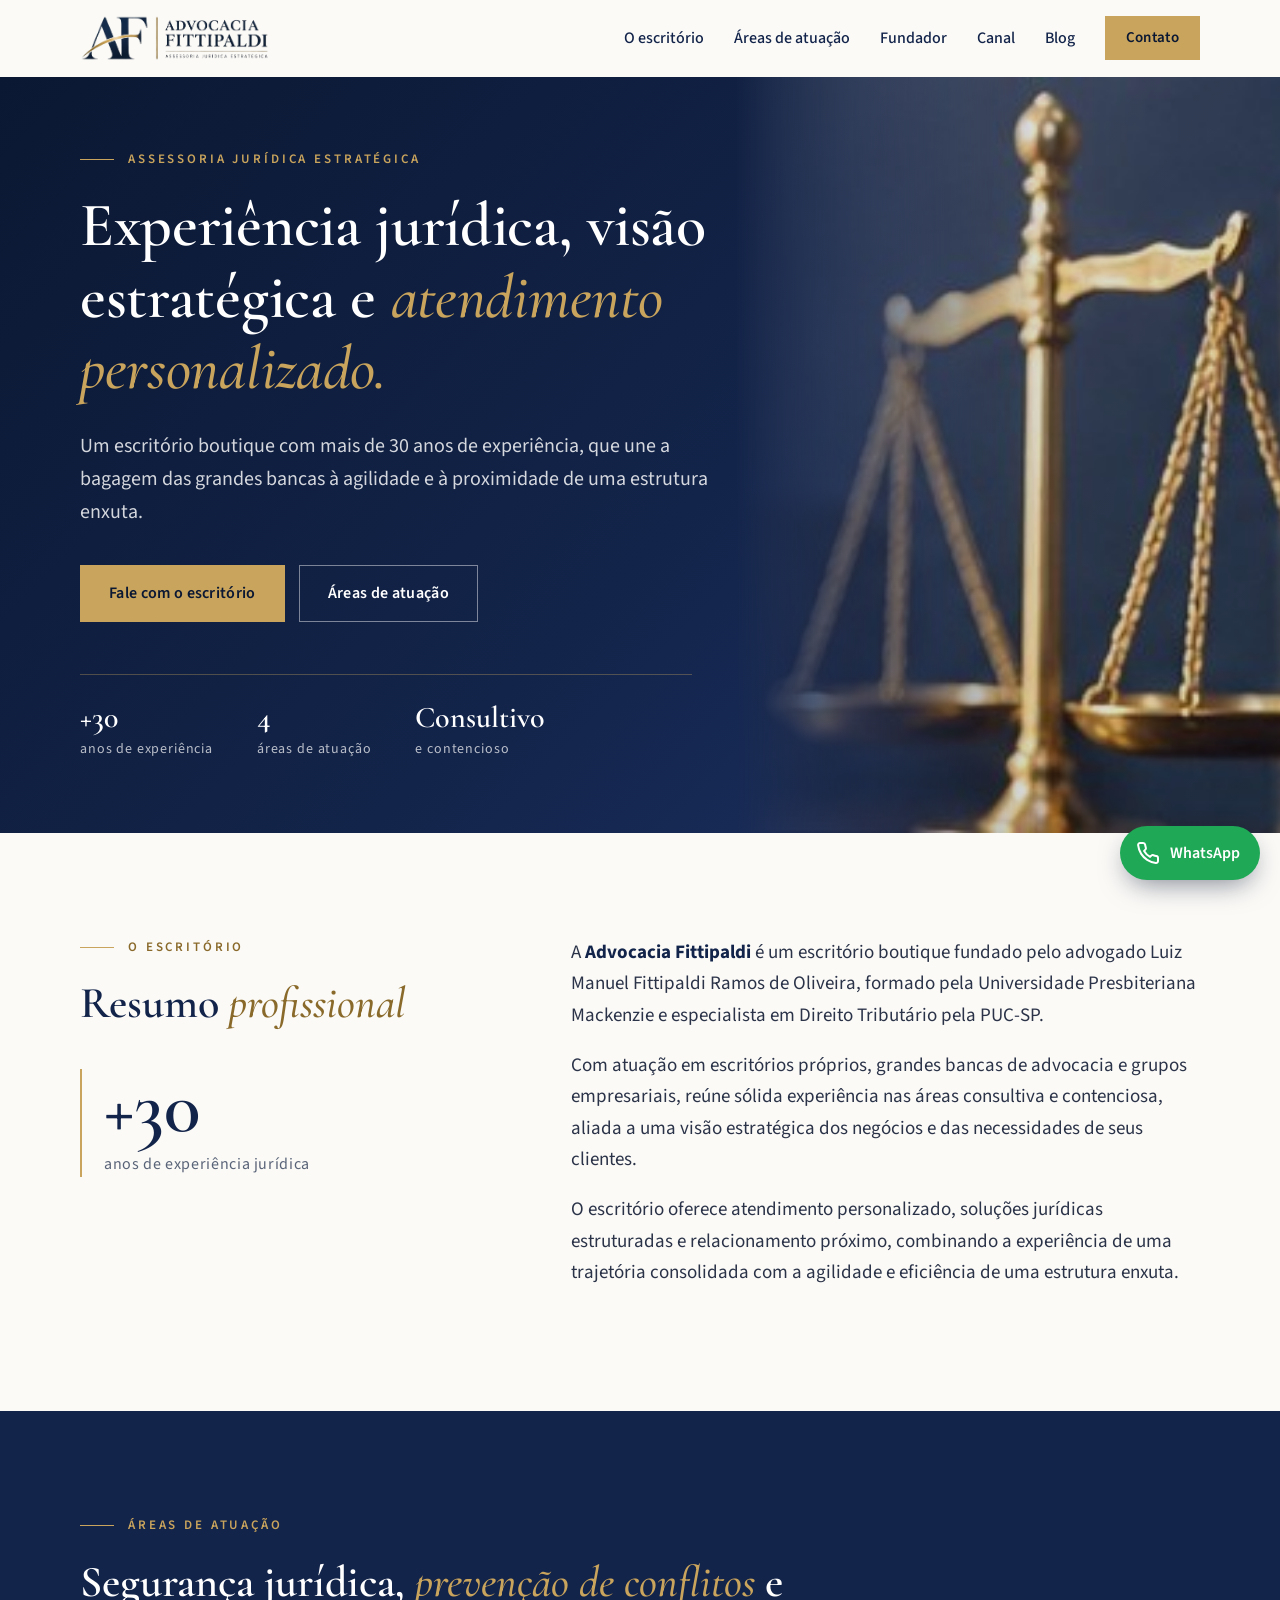
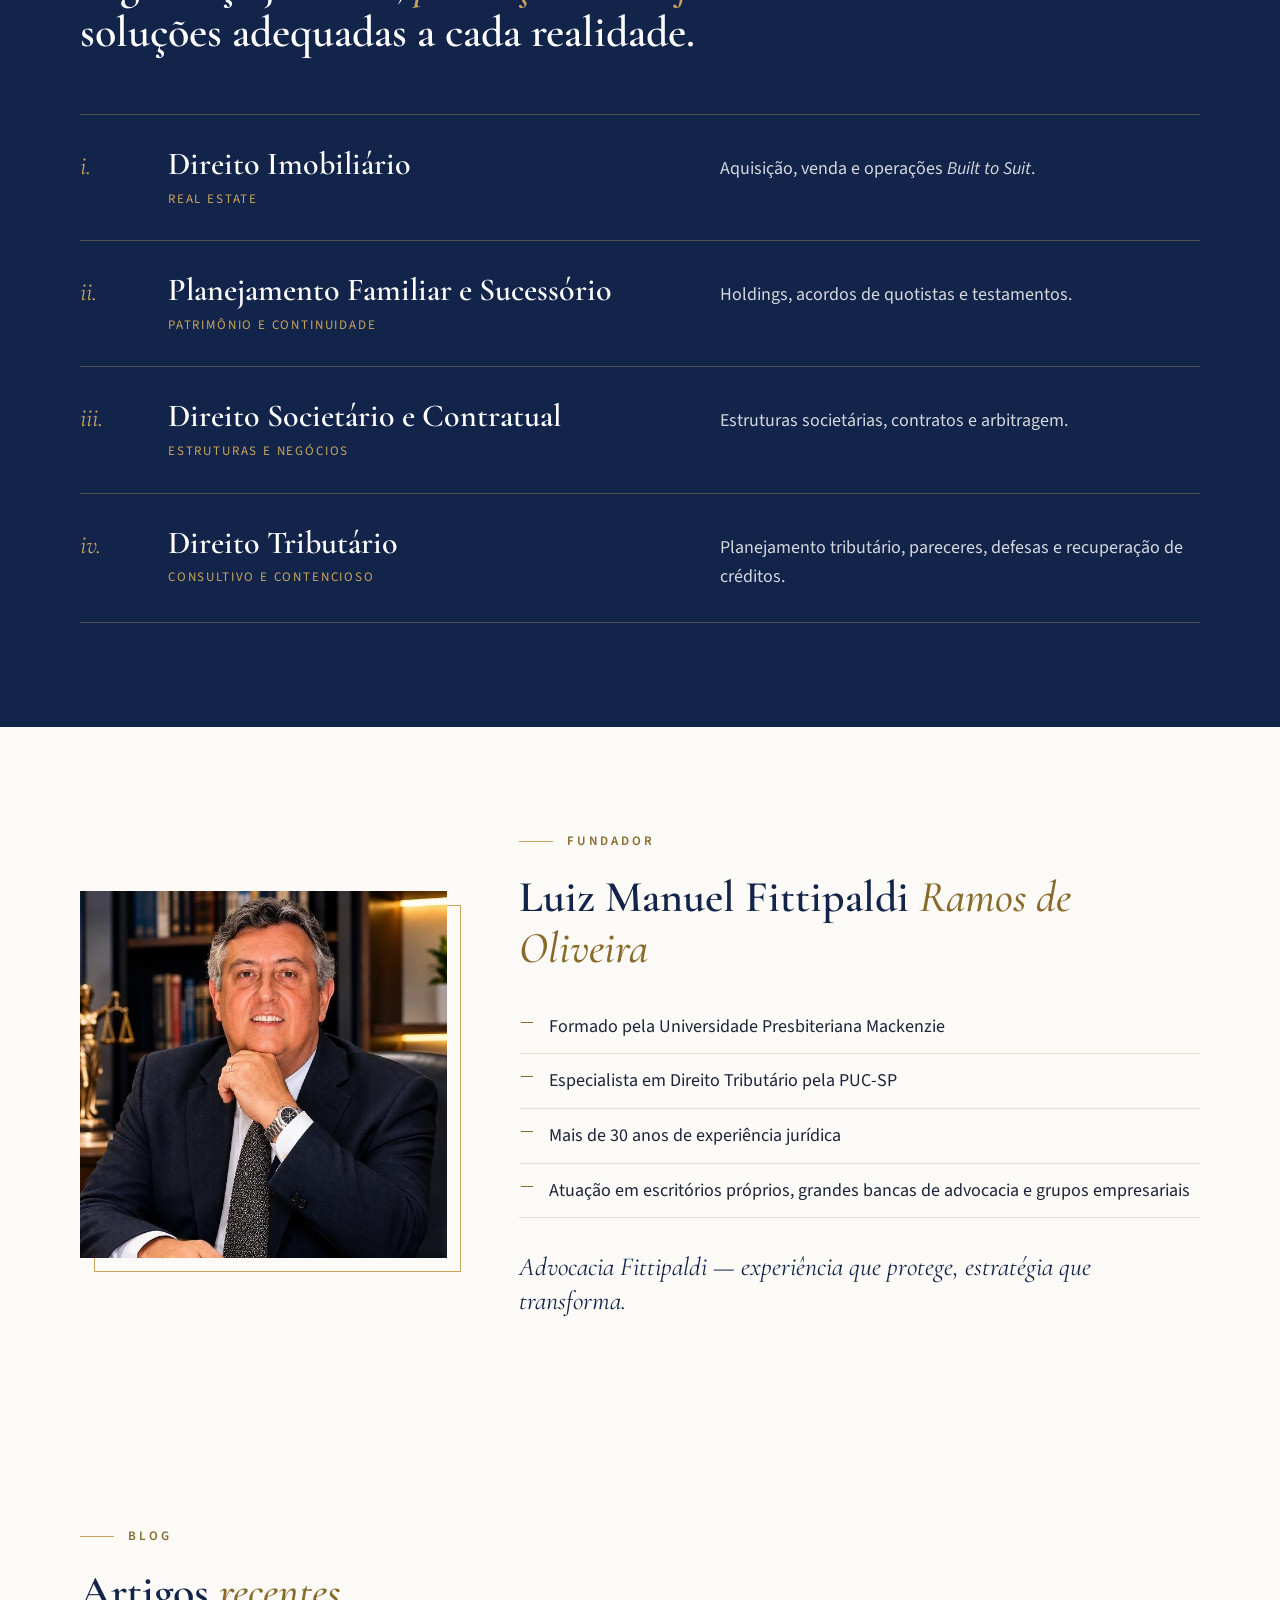
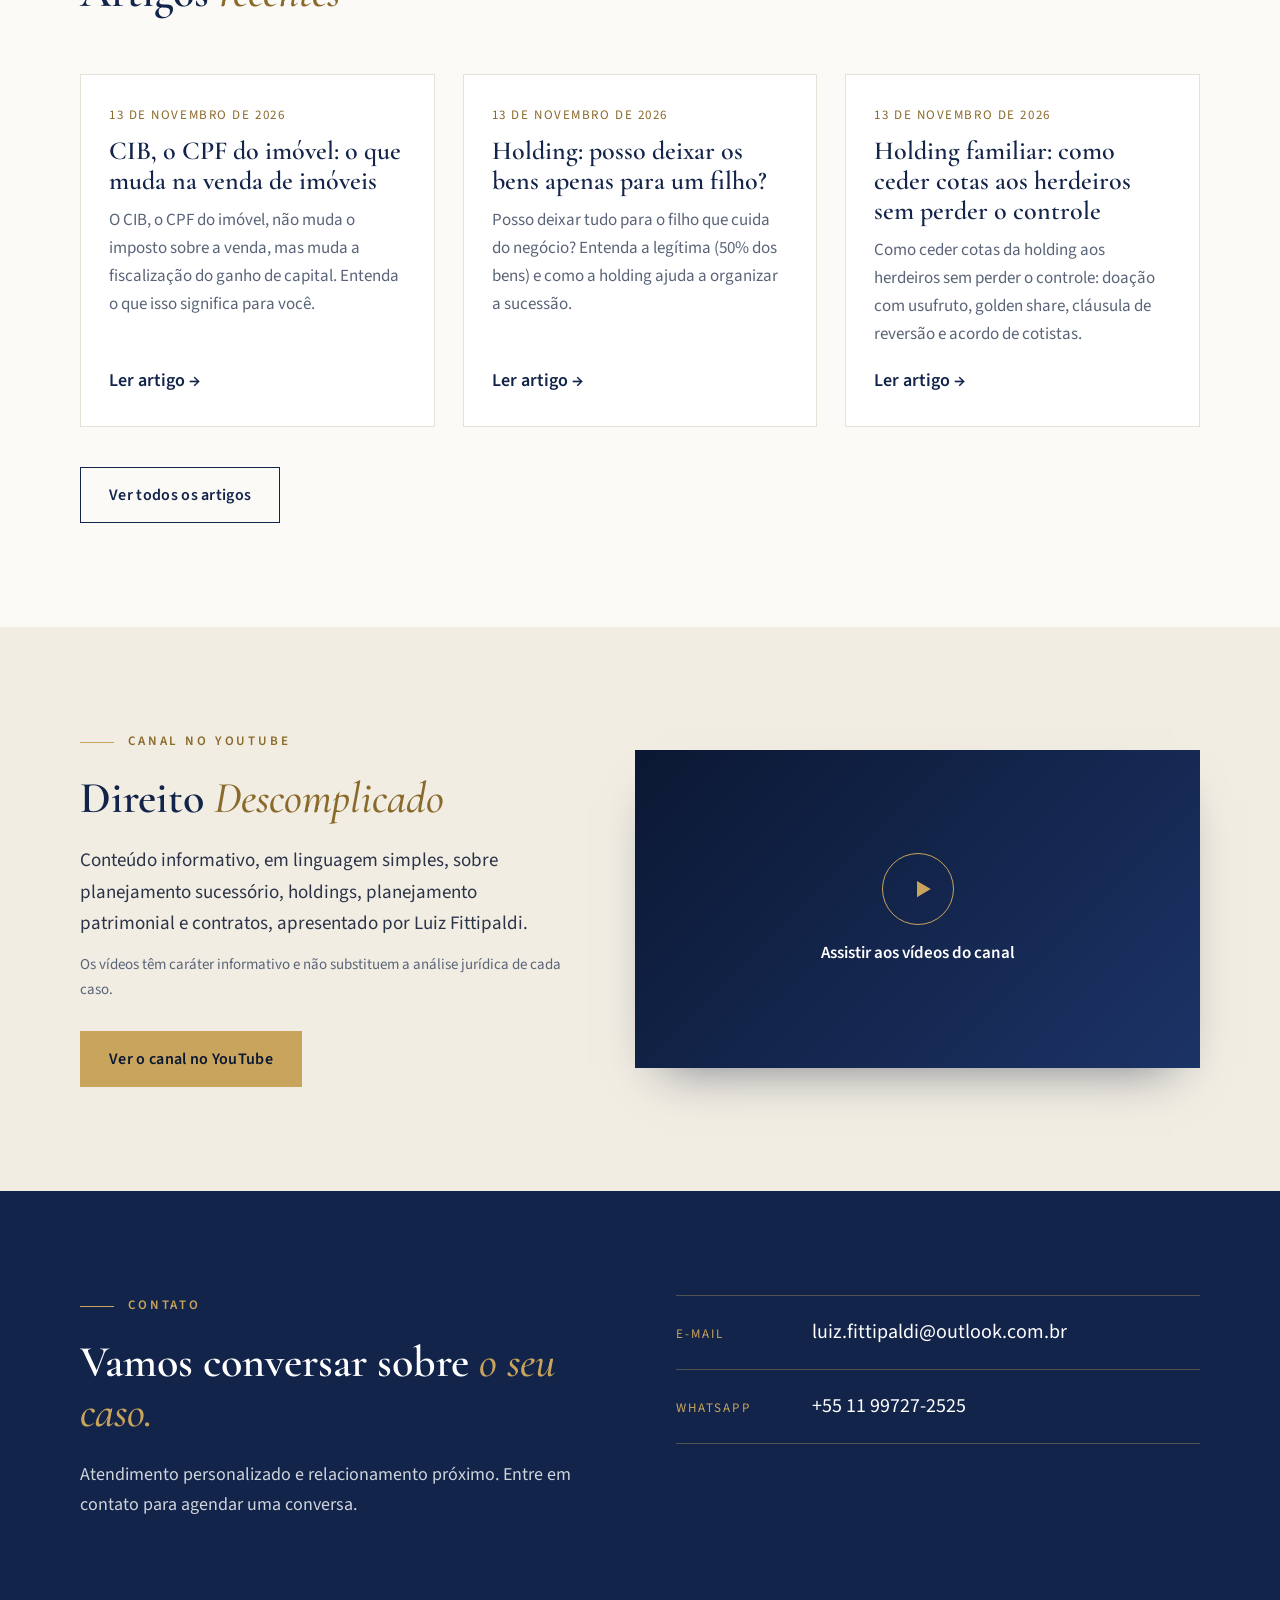
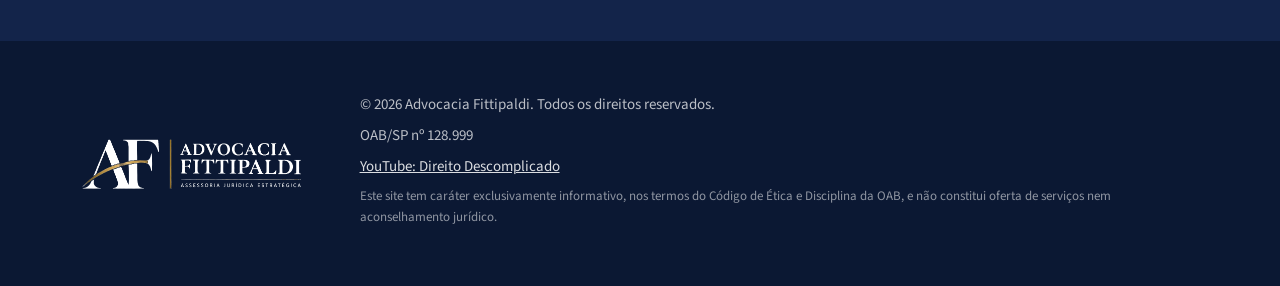
==== index.html @ bff2a457 "Blog: holding familiar, cessão de cotas e controle Co-Authored-By: Claude Sonnet 5.5 <noreply@anthro" ====
<!doctype html>
<html lang="pt-BR">
<head>
  <meta charset="utf-8">
  <meta name="viewport" content="width=device-width, initial-scale=1">
  <title>Advocacia Fittipaldi — Assessoria Jurídica Estratégica</title>
  <meta name="description" content="Escritório boutique com mais de 30 anos de experiência jurídica. Direito Imobiliário, Planejamento Familiar e Sucessório, Direito Societário e Contratual e Direito Tributário.">
  <meta name="theme-color" content="#13244a">

  <meta property="og:type" content="website">
  <meta property="og:locale" content="pt_BR">
  <meta property="og:title" content="Advocacia Fittipaldi — Assessoria Jurídica Estratégica">
  <meta property="og:description" content="Experiência jurídica, visão estratégica e atendimento personalizado.">
  <meta property="og:image" content="assets/og.jpg">
  <meta name="twitter:card" content="summary_large_image">

  <link rel="icon" href="favicon.ico" sizes="48x48">
  <link rel="icon" type="image/png" href="assets/favicon-512.png">
  <link rel="apple-touch-icon" href="assets/apple-touch-icon.png">

  <link rel="preconnect" href="https://fonts.googleapis.com">
  <link rel="preconnect" href="https://fonts.gstatic.com" crossorigin>
  <link href="https://fonts.googleapis.com/css2?family=Cormorant+Garamond:wght@500;600;700&family=Source+Sans+3:wght@400;500;600&display=swap" rel="stylesheet">
  <link rel="stylesheet" href="assets/style.css?v=__VERSION__">

  <script type="application/ld+json">
  {
    "@context": "https://schema.org",
    "@type": "LegalService",
    "name": "Advocacia Fittipaldi",
    "slogan": "Assessoria Jurídica Estratégica",
    "founder": { "@type": "Person", "name": "Luiz Manuel Fittipaldi Ramos de Oliveira" },
    "areaServed": "BR",
    "knowsAbout": ["Direito Imobiliário", "Planejamento Familiar e Sucessório", "Direito Societário e Contratual", "Direito Tributário"]
  }
  </script>
</head>
<body>
  <a class="skip" href="#conteudo">Ir para o conteúdo</a>

  <header class="site-header" id="topo">
    <div class="wrap header-in">
      <a class="brand" href="#topo" aria-label="Advocacia Fittipaldi — início">
        <img src="assets/logo.png" alt="Advocacia Fittipaldi — Assessoria Jurídica Estratégica" width="890" height="215">
      </a>
      <button class="nav-toggle" aria-expanded="false" aria-controls="menu" aria-label="Abrir menu">
        <span></span><span></span><span></span>
      </button>
      <nav id="menu" class="nav" aria-label="Principal">
        <a href="#sobre">O escritório</a>
        <a href="#areas">Áreas de atuação</a>
        <a href="#fundador">Fundador</a>
        <a href="#canal">Canal</a>
        <a href="blog/">Blog</a>
        <a href="#contato" class="btn btn-sm">Contato</a>
      </nav>
    </div>
  </header>

  <main id="conteudo">

    <!-- HERO -->
    <section class="hero">
      <div class="wrap hero-in">
        <div class="hero-text">
          <p class="eyebrow">Assessoria jurídica estratégica</p>
          <h1>Experiência jurídica, visão estratégica e <em>atendimento personalizado.</em></h1>
          <p class="lead">Um escritório boutique com mais de 30 anos de experiência, que une a bagagem das grandes bancas à agilidade e à proximidade de uma estrutura enxuta.</p>
          <div class="hero-cta">
            <a href="#contato" class="btn">Fale com o escritório</a>
            <a href="#areas" class="btn btn-ghost">Áreas de atuação</a>
          </div>
          <dl class="facts">
            <div><dt>+30</dt><dd>anos de experiência</dd></div>
            <div><dt>4</dt><dd>áreas de atuação</dd></div>
            <div><dt>Consultivo</dt><dd>e contencioso</dd></div>
          </dl>
        </div>
        <div class="hero-img" aria-hidden="true">
          <img src="assets/balanca.jpg" alt="" width="356" height="272">
        </div>
      </div>
    </section>

    <!-- SOBRE -->
    <section class="section" id="sobre">
      <div class="wrap about">
        <div class="about-head reveal">
          <p class="kicker">O escritório</p>
          <h2>Resumo <em>profissional</em></h2>
          <div class="stat">
            <span class="stat-n">+30</span>
            <span class="stat-l">anos de experiência jurídica</span>
          </div>
        </div>
        <div class="about-body reveal">
          <p>A <strong>Advocacia Fittipaldi</strong> é um escritório boutique fundado pelo advogado Luiz Manuel Fittipaldi Ramos de Oliveira, formado pela Universidade Presbiteriana Mackenzie e especialista em Direito Tributário pela PUC-SP.</p>
          <p>Com atuação em escritórios próprios, grandes bancas de advocacia e grupos empresariais, reúne sólida experiência nas áreas consultiva e contenciosa, aliada a uma visão estratégica dos negócios e das necessidades de seus clientes.</p>
          <p>O escritório oferece atendimento personalizado, soluções jurídicas estruturadas e relacionamento próximo, combinando a experiência de uma trajetória consolidada com a agilidade e eficiência de uma estrutura enxuta.</p>
        </div>
      </div>
    </section>

    <!-- ÁREAS -->
    <section class="section section-navy" id="areas">
      <div class="wrap">
        <div class="section-head reveal">
          <p class="kicker kicker-light">Áreas de atuação</p>
          <h2>Segurança jurídica, <em>prevenção de conflitos</em> e soluções adequadas a cada realidade.</h2>
        </div>
        <ol class="areas-list">
          <li class="reveal"><span class="num" aria-hidden="true">i.</span><div class="a-title"><h3>Direito Imobiliário</h3><p class="card-sub">Real Estate</p></div><p class="a-desc">Aquisição, venda e operações <em>Built to Suit</em>.</p></li>
          <li class="reveal"><span class="num" aria-hidden="true">ii.</span><div class="a-title"><h3>Planejamento Familiar e Sucessório</h3><p class="card-sub">Patrimônio e continuidade</p></div><p class="a-desc">Holdings, acordos de quotistas e testamentos.</p></li>
          <li class="reveal"><span class="num" aria-hidden="true">iii.</span><div class="a-title"><h3>Direito Societário e Contratual</h3><p class="card-sub">Estruturas e negócios</p></div><p class="a-desc">Estruturas societárias, contratos e arbitragem.</p></li>
          <li class="reveal"><span class="num" aria-hidden="true">iv.</span><div class="a-title"><h3>Direito Tributário</h3><p class="card-sub">Consultivo e contencioso</p></div><p class="a-desc">Planejamento tributário, pareceres, defesas e recuperação de créditos.</p></li>
        </ol>
      </div>
    </section>

    <!-- FUNDADOR -->
    <section class="section" id="fundador">
      <div class="wrap founder">
        <figure class="founder-photo reveal">
          <img src="assets/fundador.jpg" alt="Luiz Manuel Fittipaldi Ramos de Oliveira, fundador da Advocacia Fittipaldi" width="640" height="640">
        </figure>
        <div class="founder-body reveal">
          <p class="kicker">Fundador</p>
          <h2>Luiz Manuel Fittipaldi <em>Ramos de Oliveira</em></h2>
          <ul class="creds">
            <li>Formado pela Universidade Presbiteriana Mackenzie</li>
            <li>Especialista em Direito Tributário pela PUC-SP</li>
            <li>Mais de 30 anos de experiência jurídica</li>
            <li>Atuação em escritórios próprios, grandes bancas de advocacia e grupos empresariais</li>
          </ul>
          <p class="quote">Advocacia Fittipaldi — experiência que protege, estratégia que transforma.</p>
        </div>
      </div>
    </section>

    <!-- BLOG:START -->
    <section class="section" id="blog">
      <div class="wrap">
        <div class="section-head reveal">
          <p class="kicker">Blog</p>
          <h2>Artigos <em>recentes</em></h2>
        </div>
        <ul class="post-list">
          <li class="reveal"><time datetime="2026-11-13">13 de novembro de 2026</time>
            <h3><a href="blog/cib-cpf-do-imovel-venda-de-imovel/">CIB, o CPF do imóvel: o que muda na venda de imóveis</a></h3>
            <p>O CIB, o CPF do imóvel, não muda o imposto sobre a venda, mas muda a fiscalização do ganho de capital. Entenda o que isso significa para você.</p>
            <a class="more" href="blog/cib-cpf-do-imovel-venda-de-imovel/">Ler artigo →</a></li>
          <li class="reveal"><time datetime="2026-11-13">13 de novembro de 2026</time>
            <h3><a href="blog/holding-deixar-bens-para-um-filho/">Holding: posso deixar os bens apenas para um filho?</a></h3>
            <p>Posso deixar tudo para o filho que cuida do negócio? Entenda a legítima (50% dos bens) e como a holding ajuda a organizar a sucessão.</p>
            <a class="more" href="blog/holding-deixar-bens-para-um-filho/">Ler artigo →</a></li>
          <li class="reveal"><time datetime="2026-11-13">13 de novembro de 2026</time>
            <h3><a href="blog/holding-familiar-ceder-cotas-aos-herdeiros-sem-perder-o-controle/">Holding familiar: como ceder cotas aos herdeiros sem perder o controle</a></h3>
            <p>Como ceder cotas da holding aos herdeiros sem perder o controle: doação com usufruto, golden share, cláusula de reversão e acordo de cotistas.</p>
            <a class="more" href="blog/holding-familiar-ceder-cotas-aos-herdeiros-sem-perder-o-controle/">Ler artigo →</a></li>
        </ul>
        <p class="all-posts"><a class="btn btn-outline" href="blog/">Ver todos os artigos</a></p>
      </div>
    </section>
    <!-- BLOG:END -->

    <!-- YOUTUBE -->
    <section class="section section-alt" id="canal">
      <div class="wrap channel">
        <div class="reveal">
          <p class="kicker">Canal no YouTube</p>
          <h2>Direito <em>Descomplicado</em></h2>
          <p class="lead-dark">Conteúdo informativo, em linguagem simples, sobre planejamento sucessório, holdings, planejamento patrimonial e contratos, apresentado por Luiz Fittipaldi.</p>
          <p class="note">Os vídeos têm caráter informativo e não substituem a análise jurídica de cada caso.</p>
          <a class="btn" href="https://www.youtube.com/@direitodescomplicadofittipaldi" target="_blank" rel="noopener">Ver o canal no YouTube</a>
        </div>
        <div class="player reveal" id="player" data-src="https://www.youtube-nocookie.com/embed/videoseries?list=UUxbj3Dk5GXbjC5OTkj6js4A&autoplay=1&rel=0">
          <button class="player-btn" type="button" aria-label="Carregar os vídeos do canal">
            <svg viewBox="0 0 24 24" aria-hidden="true"><path d="M8 5.5v13l11-6.5z"/></svg>
            <span>Assistir aos vídeos do canal</span>
          </button>
        </div>
      </div>
    </section>

    <!-- CONTATO -->
    <section class="section section-navy" id="contato">
      <div class="wrap contact">
        <div class="reveal">
          <p class="kicker kicker-light">Contato</p>
          <h2>Vamos conversar sobre <em>o seu caso.</em></h2>
          <p class="lead-sm">Atendimento personalizado e relacionamento próximo. Entre em contato para agendar uma conversa.</p>
        </div>
        <ul class="contact-list reveal" id="contact-list">
          <li data-field="email" hidden><span>E-mail</span><a href="#"></a></li>
          <li data-field="phone" hidden><span>Telefone</span><a href="#"></a></li>
          <li data-field="whatsapp" hidden><span>WhatsApp</span><a href="#" target="_blank" rel="noopener"></a></li>
          <li data-field="address" hidden><span>Endereço</span><address></address></li>
          <li class="contact-empty" id="contact-empty">Informações de contato em breve.</li>
        </ul>
      </div>
    </section>
  </main>

  <footer class="site-footer">
    <div class="wrap footer-in">
      <img src="assets/logo-claro.png" alt="Advocacia Fittipaldi" width="890" height="215" class="footer-logo">
      <div class="footer-meta">
        <p>© <span id="ano">2026</span> Advocacia Fittipaldi. Todos os direitos reservados.</p>
        <p id="oab" hidden></p>
        <p><a class="foot-link" href="https://www.youtube.com/@direitodescomplicadofittipaldi" target="_blank" rel="noopener">YouTube: Direito Descomplicado</a></p>
        <p class="disclaimer">Este site tem caráter exclusivamente informativo, nos termos do Código de Ética e Disciplina da OAB, e não constitui oferta de serviços nem aconselhamento jurídico.</p>
      </div>
    </div>
  </footer>

  <a class="wa-float" id="wa-float" href="#" target="_blank" rel="noopener" hidden aria-label="Conversar pelo WhatsApp">
    <svg viewBox="0 0 24 24" aria-hidden="true"><path d="M22 16.92v3a2 2 0 0 1-2.18 2 19.79 19.79 0 0 1-8.63-3.07 19.5 19.5 0 0 1-6-6 19.79 19.79 0 0 1-3.07-8.67A2 2 0 0 1 4.11 2h3a2 2 0 0 1 2 1.72 12.84 12.84 0 0 0 .7 2.81 2 2 0 0 1-.45 2.11L8.09 9.91a16 16 0 0 0 6 6l1.27-1.27a2 2 0 0 1 2.11-.45 12.84 12.84 0 0 0 2.81.7A2 2 0 0 1 22 16.92z"/></svg>
    <span>WhatsApp</span>
  </a>

  <script src="assets/config.js?v=__VERSION__"></script>
  <script src="assets/main.js?v=__VERSION__"></script>
</body>
</html>
---- assets/style.css ----
:root {
  --navy: #13244a;
  --navy-deep: #0b1833;
  --navy-soft: #1c3366;
  --gold: #c9a45c;
  --gold-deep: #8a6a2b;
  --ink: #1c2437;
  --muted: #5a6478;
  --paper: #fbfaf7;
  --line: #e6e1d6;
  --serif: "Cormorant Garamond", Georgia, "Times New Roman", serif;
  --sans: "Source Sans 3", system-ui, -apple-system, "Segoe UI", sans-serif;
  --wrap: 1120px;
}

*, *::before, *::after { box-sizing: border-box; }
html { scroll-behavior: smooth; scroll-padding-top: 84px; }
body {
  margin: 0; font-family: var(--sans); font-size: 18px; line-height: 1.65;
  color: var(--ink); background: var(--paper); -webkit-font-smoothing: antialiased;
}
img { max-width: 100%; height: auto; display: block; }
a { color: inherit; }
h1, h2, h3 { font-family: var(--serif); font-weight: 600; line-height: 1.15; margin: 0; }
p { margin: 0 0 1em; }
.wrap { width: min(100% - 40px, var(--wrap)); margin-inline: auto; }

.skip { position: absolute; left: -999px; top: 8px; background: var(--navy); color: #fff; padding: 10px 16px; z-index: 100; }
.skip:focus { left: 8px; }
:focus-visible { outline: 2px solid var(--gold); outline-offset: 3px; }

/* Header */
.site-header {
  position: sticky; top: 0; z-index: 50; background: rgba(251, 250, 247, .94);
  backdrop-filter: blur(8px); border-bottom: 1px solid transparent; transition: border-color .25s, box-shadow .25s;
}
.site-header.scrolled { border-color: var(--line); box-shadow: 0 6px 24px -16px rgba(11, 24, 51, .35); }
.header-in { display: flex; align-items: center; justify-content: space-between; height: 76px; }
.brand img { height: 46px; width: auto; }
.nav { display: flex; align-items: center; gap: 30px; }
.nav a:not(.btn) { text-decoration: none; font-weight: 500; font-size: 16px; color: var(--navy); position: relative; padding: 4px 0; }
.nav a:not(.btn)::after { content: ""; position: absolute; left: 0; right: 100%; bottom: 0; height: 1px; background: var(--gold); transition: right .25s; }
.nav a:not(.btn):hover::after { right: 0; }

.nav-toggle { display: none; background: none; border: 0; width: 44px; height: 44px; padding: 10px; cursor: pointer; }
.nav-toggle span { display: block; height: 2px; background: var(--navy); margin: 6px 0; transition: transform .25s, opacity .2s; }
.nav-toggle[aria-expanded="true"] span:nth-child(1) { transform: translateY(8px) rotate(45deg); }
.nav-toggle[aria-expanded="true"] span:nth-child(2) { opacity: 0; }
.nav-toggle[aria-expanded="true"] span:nth-child(3) { transform: translateY(-8px) rotate(-45deg); }

/* Buttons */
.btn {
  display: inline-block; background: var(--gold); color: var(--navy-deep); text-decoration: none;
  font-weight: 600; font-size: 16px; letter-spacing: .02em; padding: 14px 28px; border: 1px solid var(--gold);
  transition: background .2s, color .2s, transform .2s;
}
.btn:hover { background: #d8b673; transform: translateY(-1px); }
.btn-sm { padding: 9px 20px; font-size: 15px; }
.btn-ghost { background: transparent; color: #fff; border-color: rgba(255, 255, 255, .45); }
.btn-ghost:hover { background: rgba(255, 255, 255, .08); border-color: var(--gold); }

/* Hero */
.hero { background: linear-gradient(135deg, var(--navy-deep) 0%, var(--navy) 55%, var(--navy-soft) 100%); color: #fff; overflow: hidden; position: relative; }
.hero-in { display: grid; grid-template-columns: 1.15fr .85fr; align-items: center; gap: 24px; min-height: 560px; padding-block: 72px; }
.eyebrow, .kicker {
  font-size: 13px; font-weight: 600; letter-spacing: .22em; text-transform: uppercase; color: var(--gold); margin-bottom: 20px;
  display: flex; align-items: center; gap: 14px;
}
.eyebrow::before, .kicker::before { content: ""; width: 34px; height: 1px; background: var(--gold); }
.kicker { color: var(--gold-deep); }
.kicker-light { color: var(--gold); }
.hero h1 { font-size: clamp(36px, 5.2vw, 62px); font-weight: 600; letter-spacing: -.005em; max-width: 14em; }
.lead { font-size: 20px; color: rgba(255, 255, 255, .82); max-width: 34em; margin: 26px 0 36px; }
.hero-cta { display: flex; flex-wrap: wrap; gap: 14px; }
.hero-img { position: relative; align-self: stretch; margin: -72px calc((100vw - min(100vw - 40px, var(--wrap))) / -2) -72px 0; min-height: 360px; }
.hero-img img {
  position: absolute; inset: 0; width: 100%; height: 100%; object-fit: cover; object-position: 62% 40%;
  -webkit-mask-image: linear-gradient(to right, transparent 0%, #000 55%);
  mask-image: linear-gradient(to right, transparent 0%, #000 55%);
  opacity: .85;
}

/* Sections */
.section { padding-block: 104px; }
.section-navy { background: var(--navy); color: #fff; }
.section-head { max-width: 760px; margin-bottom: 56px; }
h2 { font-size: clamp(30px, 3.6vw, 44px); color: var(--navy); }
.section-navy h2 { color: #fff; }

/* About */
.about { display: grid; grid-template-columns: .8fr 1.2fr; gap: 72px; align-items: start; }
.about-body p { font-size: 19px; color: #2b3348; }
.about-body strong { color: var(--navy); }
.stat { margin-top: 40px; padding-left: 22px; border-left: 2px solid var(--gold); }
.stat-n { display: block; font-family: var(--serif); font-size: 76px; line-height: 1; font-weight: 600; color: var(--navy); }
.stat-l { display: block; margin-top: 6px; color: var(--muted); font-size: 16px; letter-spacing: .04em; }

/* Áreas de atuação: ver "Editorial refinements" no fim do arquivo */

/* Founder */
.founder { display: grid; grid-template-columns: .7fr 1.3fr; gap: 72px; align-items: center; }
.founder-photo { margin: 0; position: relative; max-width: 440px; }
.founder-photo img { width: 100%; aspect-ratio: 1; object-fit: cover; object-position: 50% 20%; display: block; }
.founder-photo::after { content: ""; position: absolute; inset: 14px -14px -14px 14px; border: 1px solid var(--gold); z-index: -1; }
.founder h2 { margin-bottom: 26px; }
.creds { list-style: none; padding: 0; margin: 0 0 32px; }
.creds li { padding: 12px 0 12px 30px; border-bottom: 1px solid var(--line); position: relative; }
.creds li::before { content: ""; position: absolute; left: 2px; top: 22px; width: 12px; height: 1px; background: var(--gold-deep); }
.quote { font-family: var(--serif); font-size: 26px; font-style: italic; color: var(--navy); margin: 0; line-height: 1.3; }

/* Contact */
.contact { display: grid; grid-template-columns: 1fr 1fr; gap: 72px; align-items: start; }
.lead-sm { color: rgba(255, 255, 255, .8); margin-top: 22px; max-width: 30em; }
.contact-list { list-style: none; margin: 0; padding: 0; border-top: 1px solid rgba(201, 164, 92, .35); }
.contact-list li { display: grid; grid-template-columns: 120px 1fr; gap: 16px; padding: 20px 0; border-bottom: 1px solid rgba(201, 164, 92, .35); align-items: baseline; }
.contact-list li[hidden] { display: none; }
.contact-list span { font-size: 13px; letter-spacing: .16em; text-transform: uppercase; color: var(--gold); }
.contact-list a, .contact-list address { font-style: normal; font-size: 20px; color: #fff; text-decoration: none; overflow-wrap: anywhere; }
.contact-list a:hover { color: var(--gold); }
.contact-list .contact-empty { display: block; color: rgba(255, 255, 255, .7); }

/* Footer */
.site-footer { background: var(--navy-deep); color: rgba(255, 255, 255, .72); padding-block: 52px; font-size: 15px; }
.footer-in { display: grid; grid-template-columns: auto 1fr; gap: 56px; align-items: center; }
.footer-logo { height: 54px; width: auto; }
.footer-meta p { margin: 0 0 6px; }
.disclaimer { font-size: 13px; max-width: 60em; opacity: .75; }

/* Reveal */
.js .reveal { opacity: 0; transform: translateY(18px); transition: opacity .7s ease, transform .7s ease; }
.js .reveal.in { opacity: 1; transform: none; }
@media (prefers-reduced-motion: reduce) {
  html { scroll-behavior: auto; }
  .js .reveal { opacity: 1; transform: none; transition: none; }
  * { transition-duration: .01ms !important; }
}

/* Responsive */
@media (max-width: 980px) {
  .about, .founder, .contact { gap: 40px; grid-template-columns: 1fr; }
  .founder-photo { max-width: 380px; margin-right: 14px; }
}
@media (max-width: 820px) {
  body { font-size: 17px; }
  .section { padding-block: 72px; }
  .brand img { height: 38px; }
  .nav-toggle { display: block; }
  .nav {
    position: absolute; left: 0; right: 0; top: 76px; background: var(--paper); border-bottom: 1px solid var(--line);
    flex-direction: column; align-items: stretch; gap: 0; padding: 8px 20px 20px; display: none;
    box-shadow: 0 20px 30px -20px rgba(11, 24, 51, .4);
  }
  .nav.open { display: flex; }
  .nav a:not(.btn) { padding: 14px 0; border-bottom: 1px solid var(--line); font-size: 18px; }
  .nav a:not(.btn)::after { display: none; }
  .nav .btn { margin-top: 16px; text-align: center; }
  .hero-in { grid-template-columns: 1fr; min-height: 0; padding-block: 56px 0; gap: 0; }
  .hero-img { margin: 40px -20px 0 !important; min-height: 230px; }
  .hero-img img { -webkit-mask-image: linear-gradient(to bottom, transparent 0%, #000 55%); mask-image: linear-gradient(to bottom, transparent 0%, #000 55%); object-position: 60% 35%; }
  .lead { font-size: 18px; }
  .footer-in { grid-template-columns: 1fr; gap: 28px; }
}
@media (max-width: 560px) {
  .contact-list li { grid-template-columns: 1fr; gap: 4px; }
  .hero-cta .btn { flex: 1 1 100%; text-align: center; }
  .stat-n { font-size: 64px; }
}

/* Editorial refinements */
h1 em, h2 em { font-style: italic; font-weight: 500; }
.hero h1 em { color: var(--gold); }
h2 em { color: var(--gold-deep); }
.section-navy h2 em { color: var(--gold); }
.facts { display: flex; flex-wrap: wrap; gap: 14px 44px; margin: 52px 0 0; padding-top: 26px; border-top: 1px solid rgba(201, 164, 92, .35); max-width: 34em; }
.facts div { min-width: 0; }
.facts dt { font-family: var(--serif); font-size: 30px; font-weight: 600; line-height: 1.1; color: #fff; }
.facts dd { margin: 4px 0 0; font-size: 14px; letter-spacing: .06em; color: rgba(255, 255, 255, .7); }
.areas-list { list-style: none; margin: 0; padding: 0; border-top: 1px solid rgba(201, 164, 92, .35); counter-reset: none; }
.areas-list li { display: grid; grid-template-columns: 64px minmax(0, 1.1fr) minmax(0, 1fr); gap: 24px; align-items: baseline; padding: 30px 0; border-bottom: 1px solid rgba(201, 164, 92, .35); transition: background .25s, padding .25s; }
.areas-list li:hover { background: rgba(255, 255, 255, .04); padding-inline: 16px; }
.areas-list .num { font-family: var(--serif); font-style: italic; font-size: 26px; color: var(--gold); }
.areas-list h3 { font-size: clamp(24px, 2.6vw, 32px); color: #fff; margin-bottom: 6px; }
.card-sub { margin: 0; font-size: 13px; letter-spacing: .14em; text-transform: uppercase; color: var(--gold); }
.a-desc { margin: 0; color: rgba(255, 255, 255, .82); font-size: 18px; }
@media (max-width: 720px) {
  .areas-list li { grid-template-columns: 44px 1fr; gap: 6px 12px; padding: 24px 0; }
  .areas-list .a-desc { grid-column: 2; }
  .facts { gap: 14px 28px; }
}

/* WhatsApp */
.wa-float {
  position: fixed; z-index: 60; right: max(20px, env(safe-area-inset-right, 0px)); bottom: max(20px, env(safe-area-inset-bottom, 0px));
  display: inline-flex; align-items: center; gap: 10px; background: #1fa855; color: #fff; text-decoration: none;
  font-weight: 600; font-size: 16px; padding: 14px 20px 14px 16px; border-radius: 999px;
  box-shadow: 0 10px 28px -8px rgba(11, 24, 51, .55); transition: transform .2s, background .2s;
}
.wa-float:hover { background: #178a45; transform: translateY(-2px); }
.wa-float[hidden] { display: none; }
.wa-float svg { width: 24px; height: 24px; fill: none; stroke: #fff; stroke-width: 2; stroke-linecap: round; stroke-linejoin: round; flex: none; }
@media (max-width: 560px) {
  .wa-float { padding: 15px; }
  .wa-float span { position: absolute; width: 1px; height: 1px; overflow: hidden; clip: rect(0 0 0 0); white-space: nowrap; }
}

/* Canal do YouTube */
.section-alt { background: #f1ede3; }
.channel { display: grid; grid-template-columns: 1fr 1.15fr; gap: 64px; align-items: center; }
.channel > * { min-width: 0; }
.lead-dark { font-size: 19px; color: #2b3348; margin: 22px 0 14px; }
.note { font-size: 15px; color: var(--muted); margin-bottom: 28px; }
.player { position: relative; aspect-ratio: 16 / 9; background: var(--navy-deep); box-shadow: 0 24px 50px -28px rgba(11, 24, 51, .6); }
.player iframe { position: absolute; inset: 0; width: 100%; height: 100%; border: 0; }
.player-btn {
  position: absolute; inset: 0; width: 100%; border: 0; cursor: pointer; color: #fff; font: 600 17px var(--sans);
  display: flex; flex-direction: column; align-items: center; justify-content: center; gap: 16px;
  background: linear-gradient(135deg, var(--navy-deep), var(--navy-soft));
}
.player-btn svg { width: 72px; height: 72px; padding: 20px 16px 20px 24px; border: 1px solid var(--gold); border-radius: 50%; fill: var(--gold); transition: background .2s, fill .2s; }
.player-btn:hover svg { background: var(--gold); fill: var(--navy-deep); }
.foot-link { color: rgba(255, 255, 255, .85); }
.foot-link:hover { color: var(--gold); }
@media (max-width: 980px) { .channel { grid-template-columns: 1fr; gap: 36px; } }

/* Blog */
.btn-outline { background: transparent; color: var(--navy); border-color: var(--navy); }
.btn-outline:hover { background: var(--navy); color: #fff; }
.h2like { font-size: clamp(30px, 3.6vw, 44px); color: var(--navy); }
.h2like em { color: var(--gold-deep); font-weight: 500; }
.post-list { list-style: none; margin: 0; padding: 0; display: grid; grid-template-columns: repeat(auto-fill, minmax(min(100%, 320px), 1fr)); gap: 28px; }
.post-list li { background: #fff; border: 1px solid var(--line); padding: 30px 28px; display: flex; flex-direction: column; gap: 10px; transition: border-color .25s, transform .25s; }
.post-list li:hover { border-color: var(--gold); transform: translateY(-3px); }
.post-list time { font-size: 13px; letter-spacing: .12em; text-transform: uppercase; color: var(--gold-deep); }
.post-list h3 { font-size: 26px; color: var(--navy); }
.post-list h3 a { text-decoration: none; }
.post-list p { margin: 0; color: var(--muted); font-size: 17px; }
.post-list .more { margin-top: auto; padding-top: 8px; font-weight: 600; color: var(--navy); text-decoration: none; }
.post-list .more:hover { color: var(--gold-deep); }
.all-posts { margin: 40px 0 0; }
.post { padding-block: 72px 96px; }
.post-wrap { max-width: 760px; }
.crumbs { font-size: 14px; color: var(--muted); margin-bottom: 28px; display: flex; gap: 8px; flex-wrap: wrap; }
.crumbs a { color: var(--navy); }
.post h1 { font-size: clamp(34px, 4.6vw, 52px); color: var(--navy); margin-bottom: 14px; }
.post-meta { color: var(--muted); font-size: 15px; letter-spacing: .04em; margin-bottom: 40px; padding-bottom: 24px; border-bottom: 1px solid var(--line); }
.post p { font-size: 20px; line-height: 1.75; color: #232a3d; }
.post h2 { font-size: 32px; color: var(--navy); margin: 44px 0 14px; }
.post ul { font-size: 20px; line-height: 1.7; padding-left: 1.2em; }
.post a { color: var(--navy); }
.post-cta { margin: 52px 0 28px; padding: 30px 32px; background: var(--navy); color: #fff; display: flex; flex-wrap: wrap; gap: 14px; align-items: center; }
.post-cta p { margin: 0 auto 0 0; font-family: var(--serif); font-size: 26px; color: #fff; line-height: 1.2; }
.post-cta .btn-outline { color: #fff; border-color: rgba(255, 255, 255, .5); }
.post-cta .btn-outline:hover { background: rgba(255, 255, 255, .1); border-color: var(--gold); }
.post-cta [hidden] { display: none; }
.back a { font-weight: 600; text-decoration: none; }
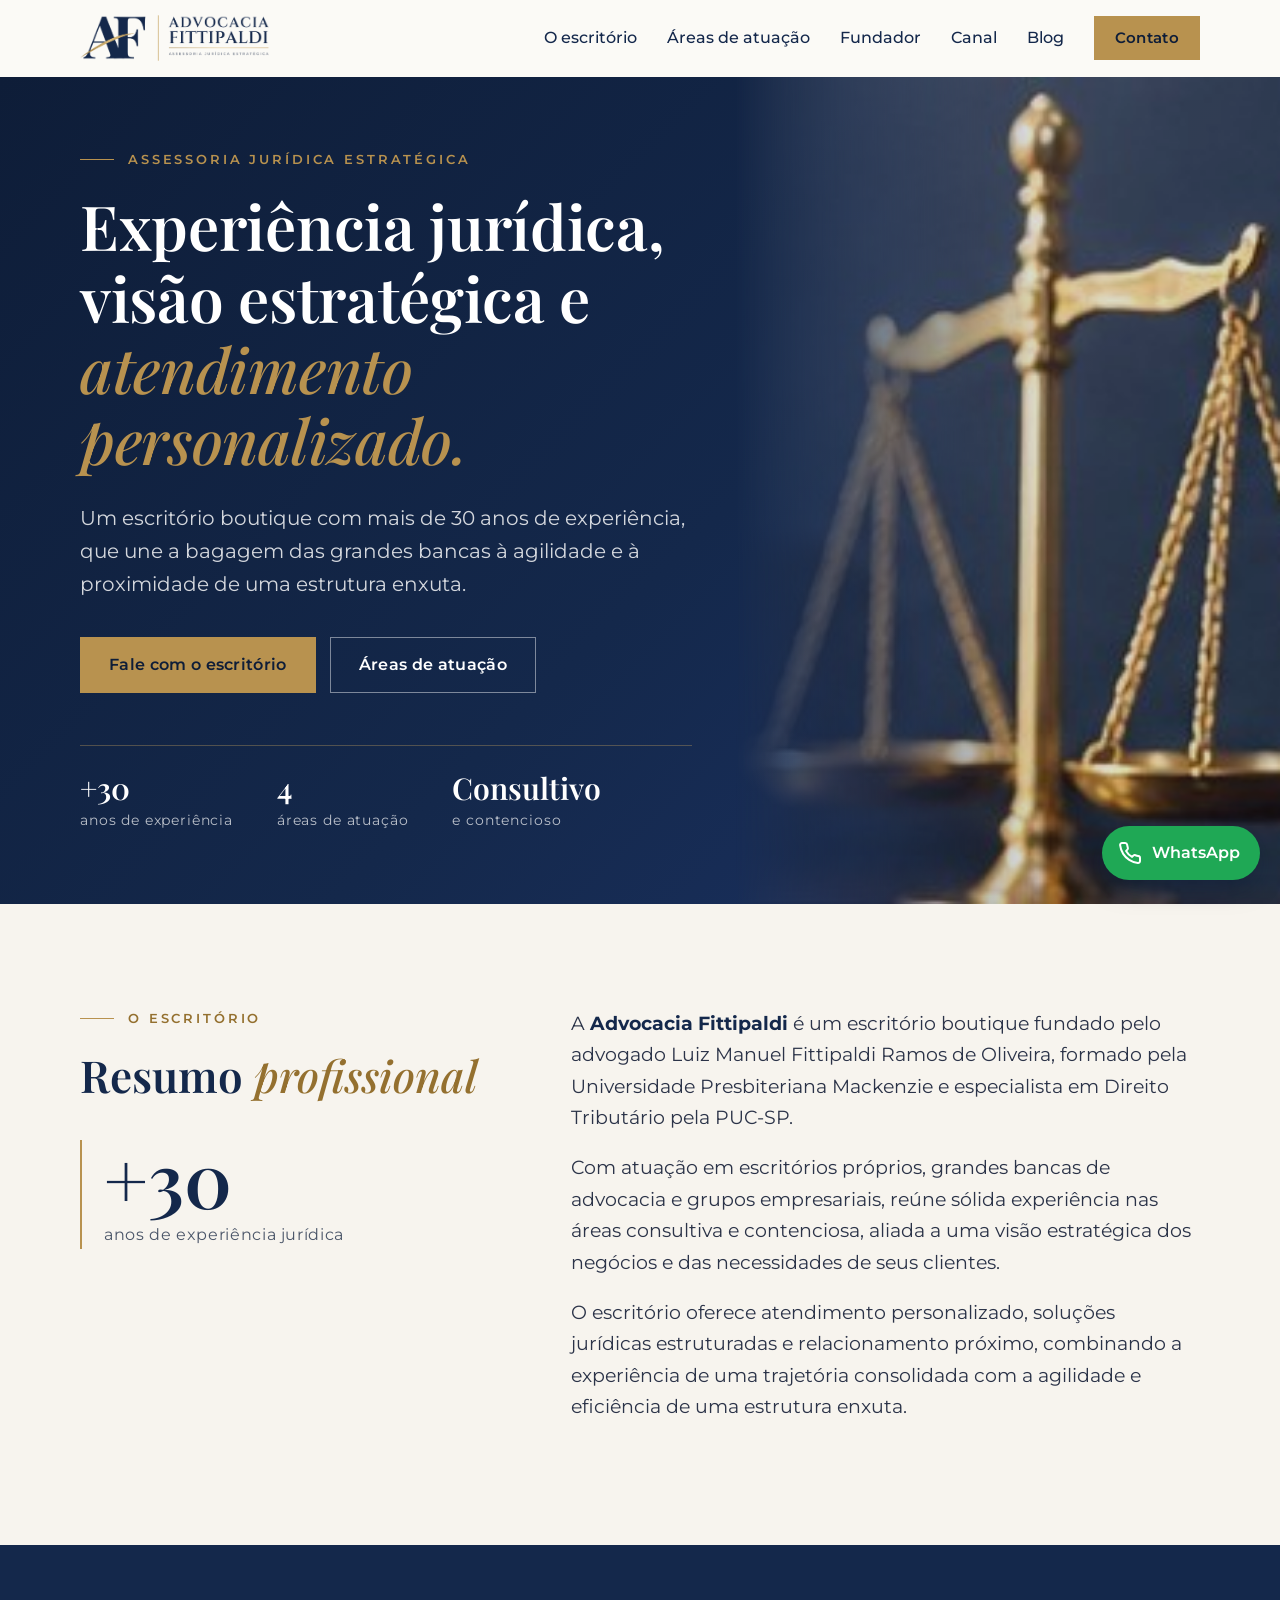
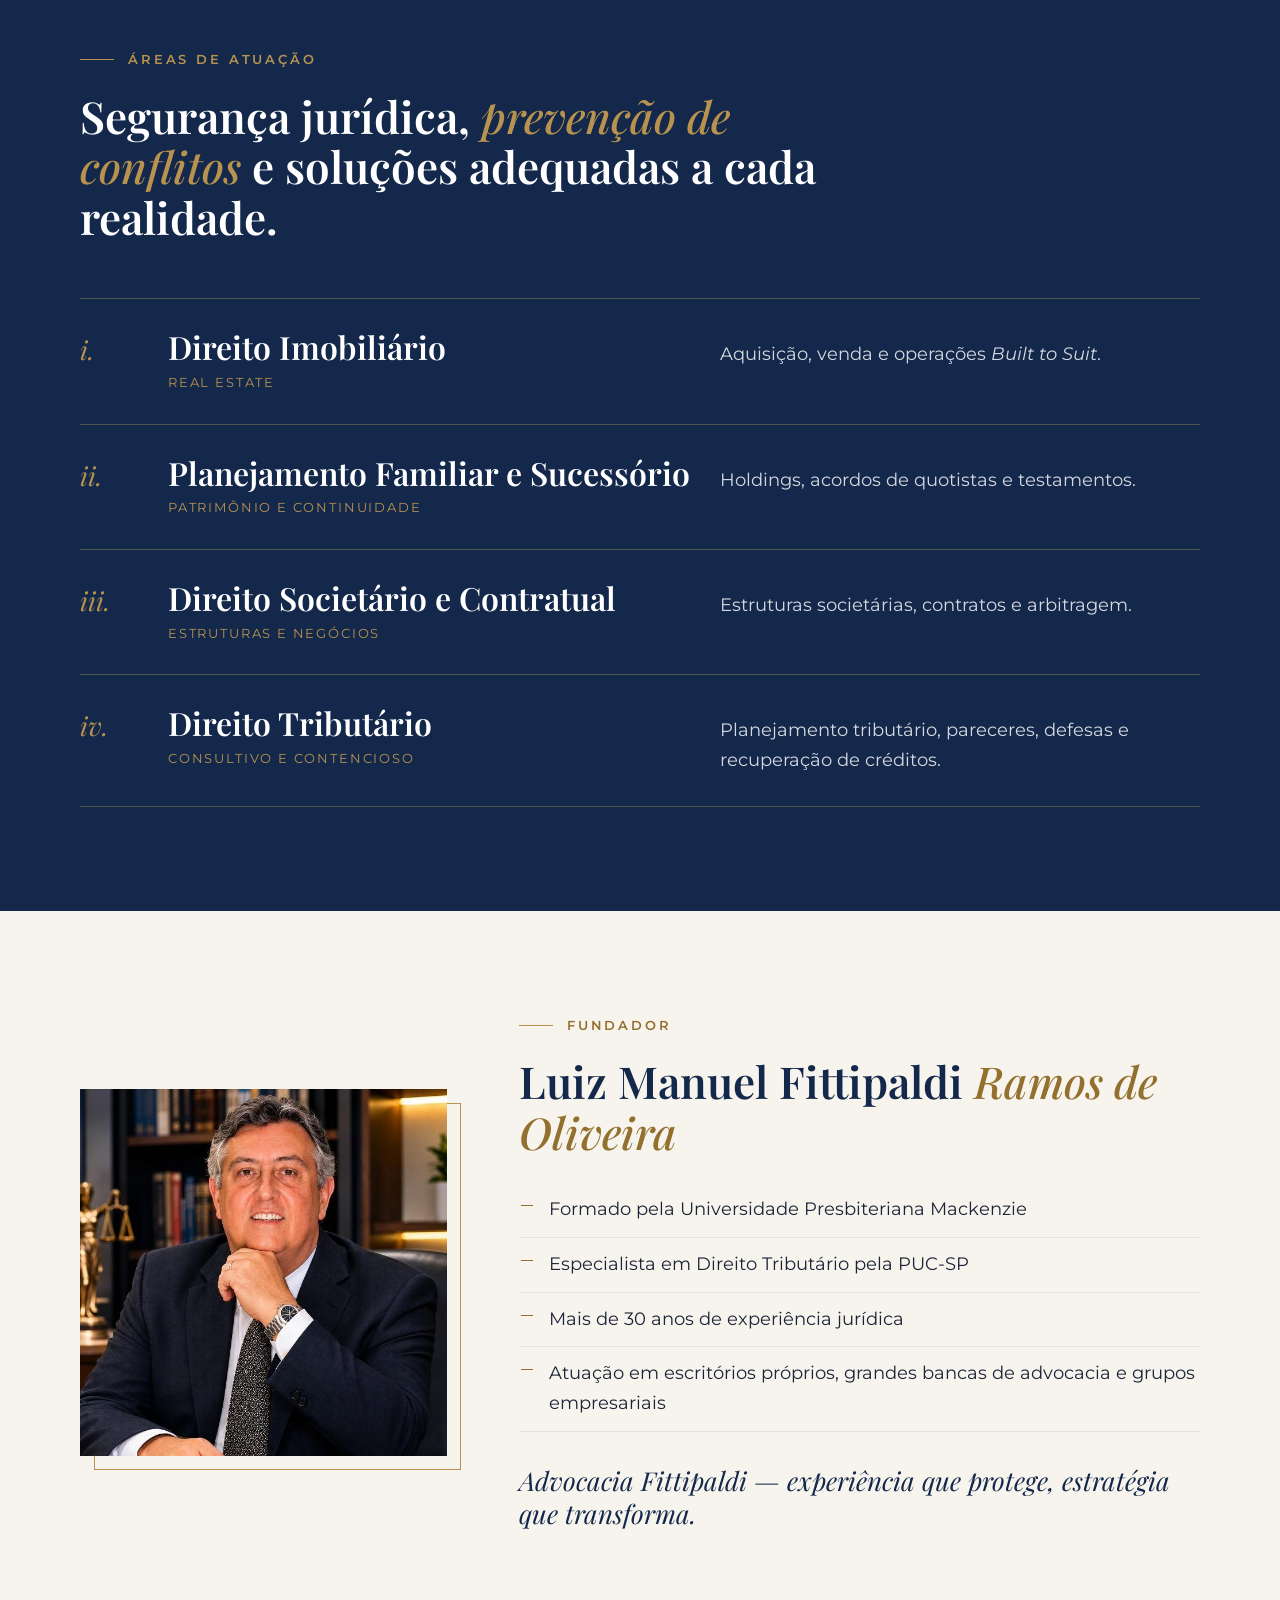
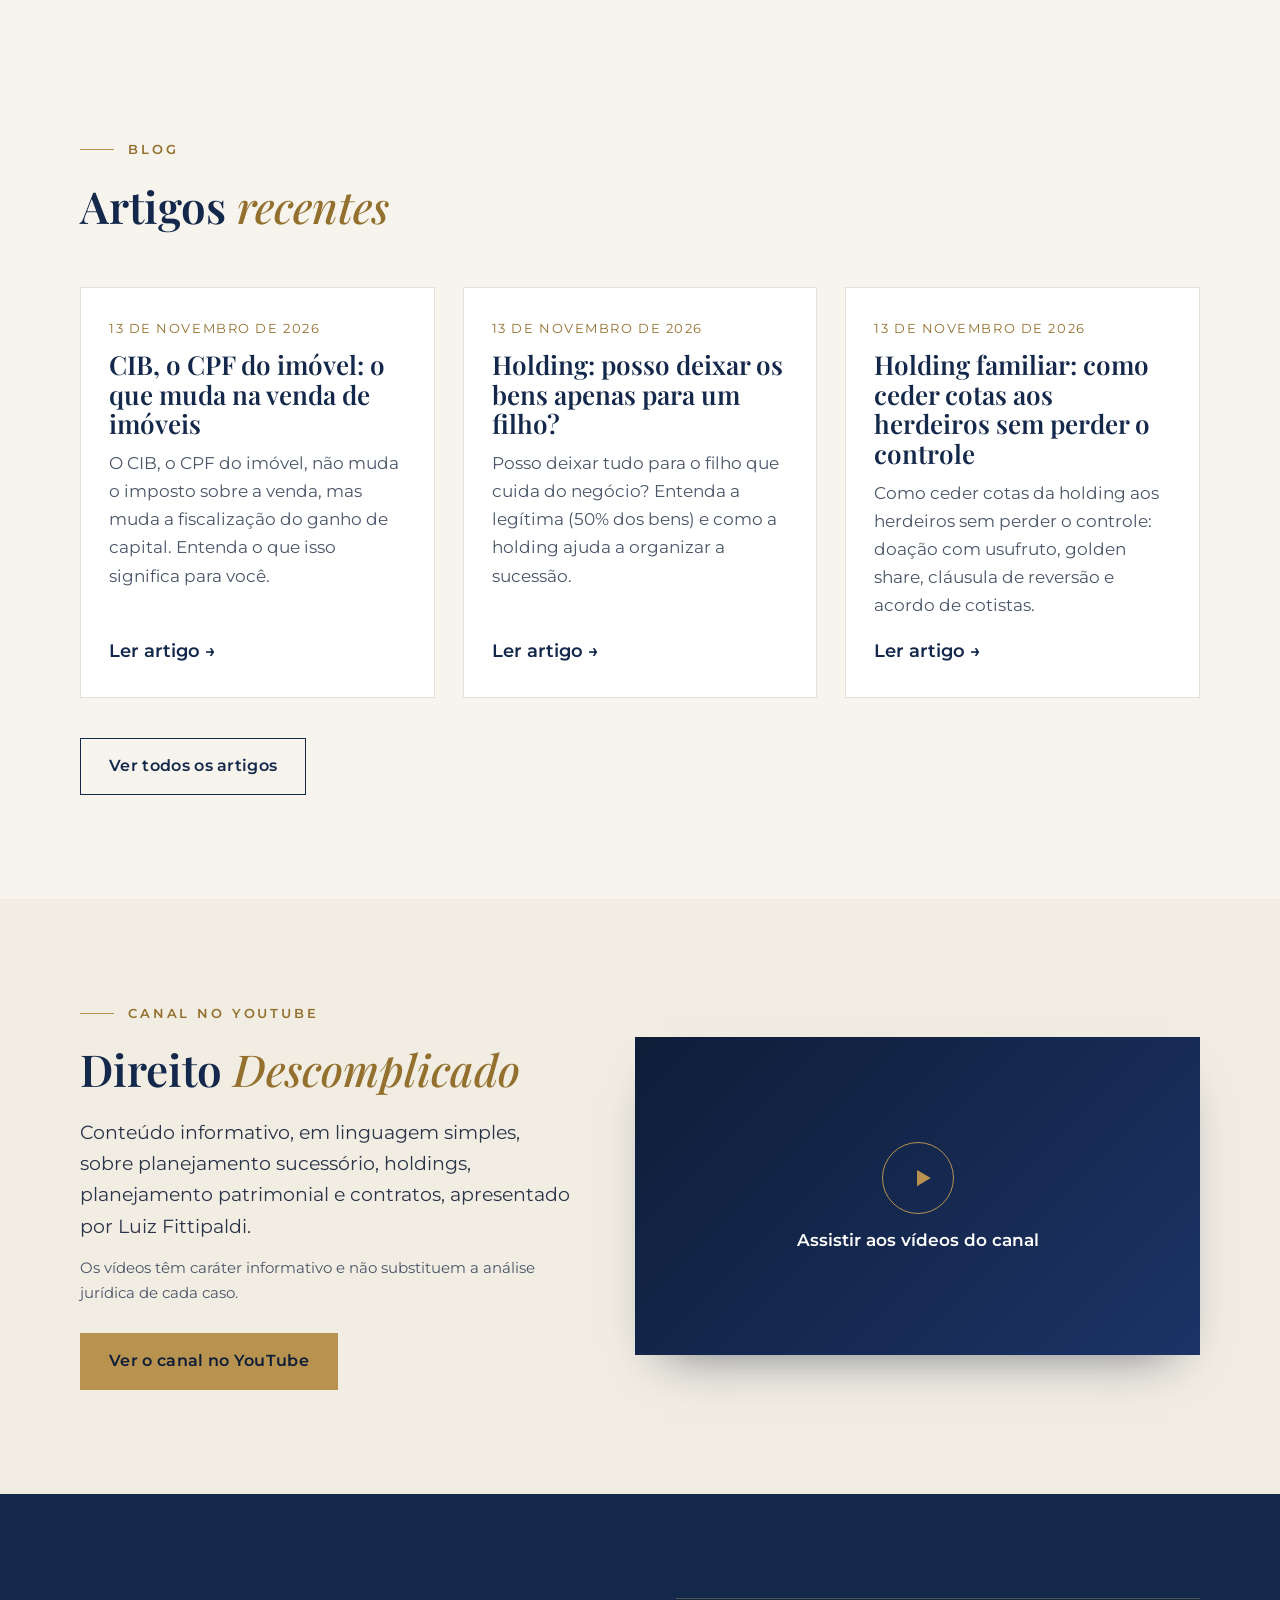
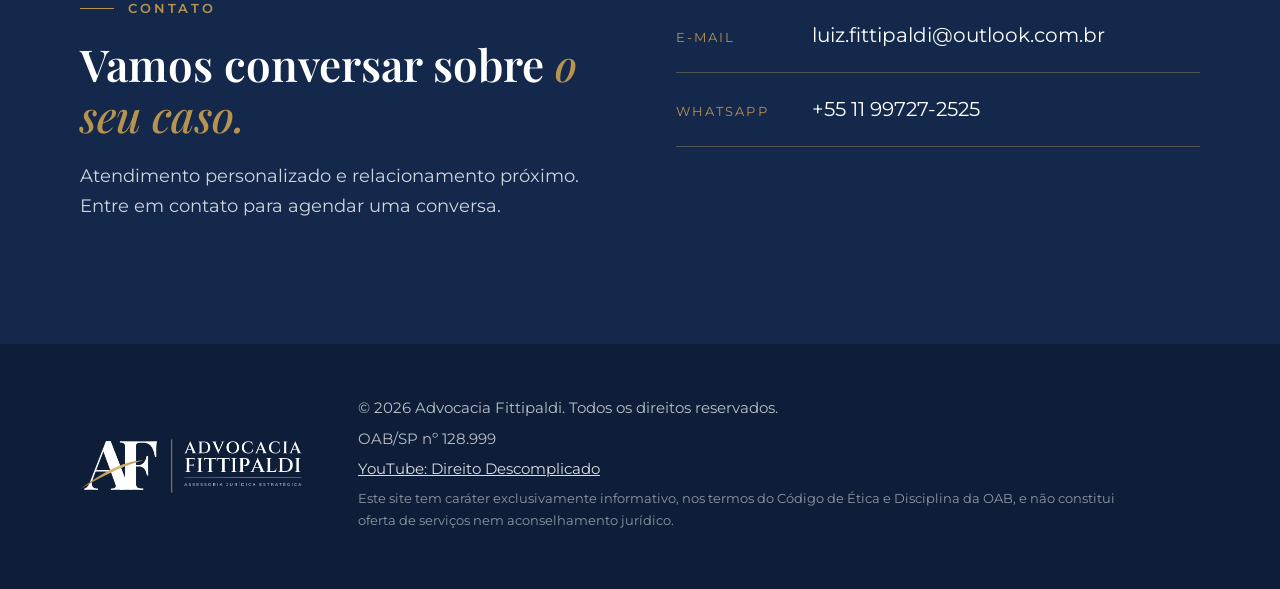
==== commit 9416b6d8: "Identidade visual: logo reconstruído em vetor, nova paleta e tipografia da marca Substitui logo, mon" ====
--- a/index.html
+++ b/index.html
@@ -20,7 +20,7 @@
 
   <link rel="preconnect" href="https://fonts.googleapis.com">
   <link rel="preconnect" href="https://fonts.gstatic.com" crossorigin>
-  <link href="https://fonts.googleapis.com/css2?family=Cormorant+Garamond:wght@500;600;700&family=Source+Sans+3:wght@400;500;600&display=swap" rel="stylesheet">
+  <link href="https://fonts.googleapis.com/css2?family=Playfair+Display:ital,wght@0,500;0,600;0,700;1,500&family=Montserrat:wght@400;500;600&display=swap" rel="stylesheet">
   <link rel="stylesheet" href="assets/style.css?v=__VERSION__">
 
   <script type="application/ld+json">
--- a/assets/style.css
+++ b/assets/style.css
@@ -1,15 +1,15 @@
 :root {
-  --navy: #13244a;
-  --navy-deep: #0b1833;
+  --navy: #14284b;
+  --navy-deep: #0e1d38;
   --navy-soft: #1c3366;
-  --gold: #c9a45c;
-  --gold-deep: #8a6a2b;
+  --gold: #b8924f;
+  --gold-deep: #94702f;
   --ink: #1c2437;
-  --muted: #5a6478;
-  --paper: #fbfaf7;
+  --muted: #4a5568;
+  --paper: #f7f4ee;
   --line: #e6e1d6;
-  --serif: "Cormorant Garamond", Georgia, "Times New Roman", serif;
-  --sans: "Source Sans 3", system-ui, -apple-system, "Segoe UI", sans-serif;
+  --serif: "Playfair Display", Georgia, "Times New Roman", serif;
+  --sans: "Montserrat", system-ui, -apple-system, "Segoe UI", sans-serif;
   --wrap: 1120px;
 }
 
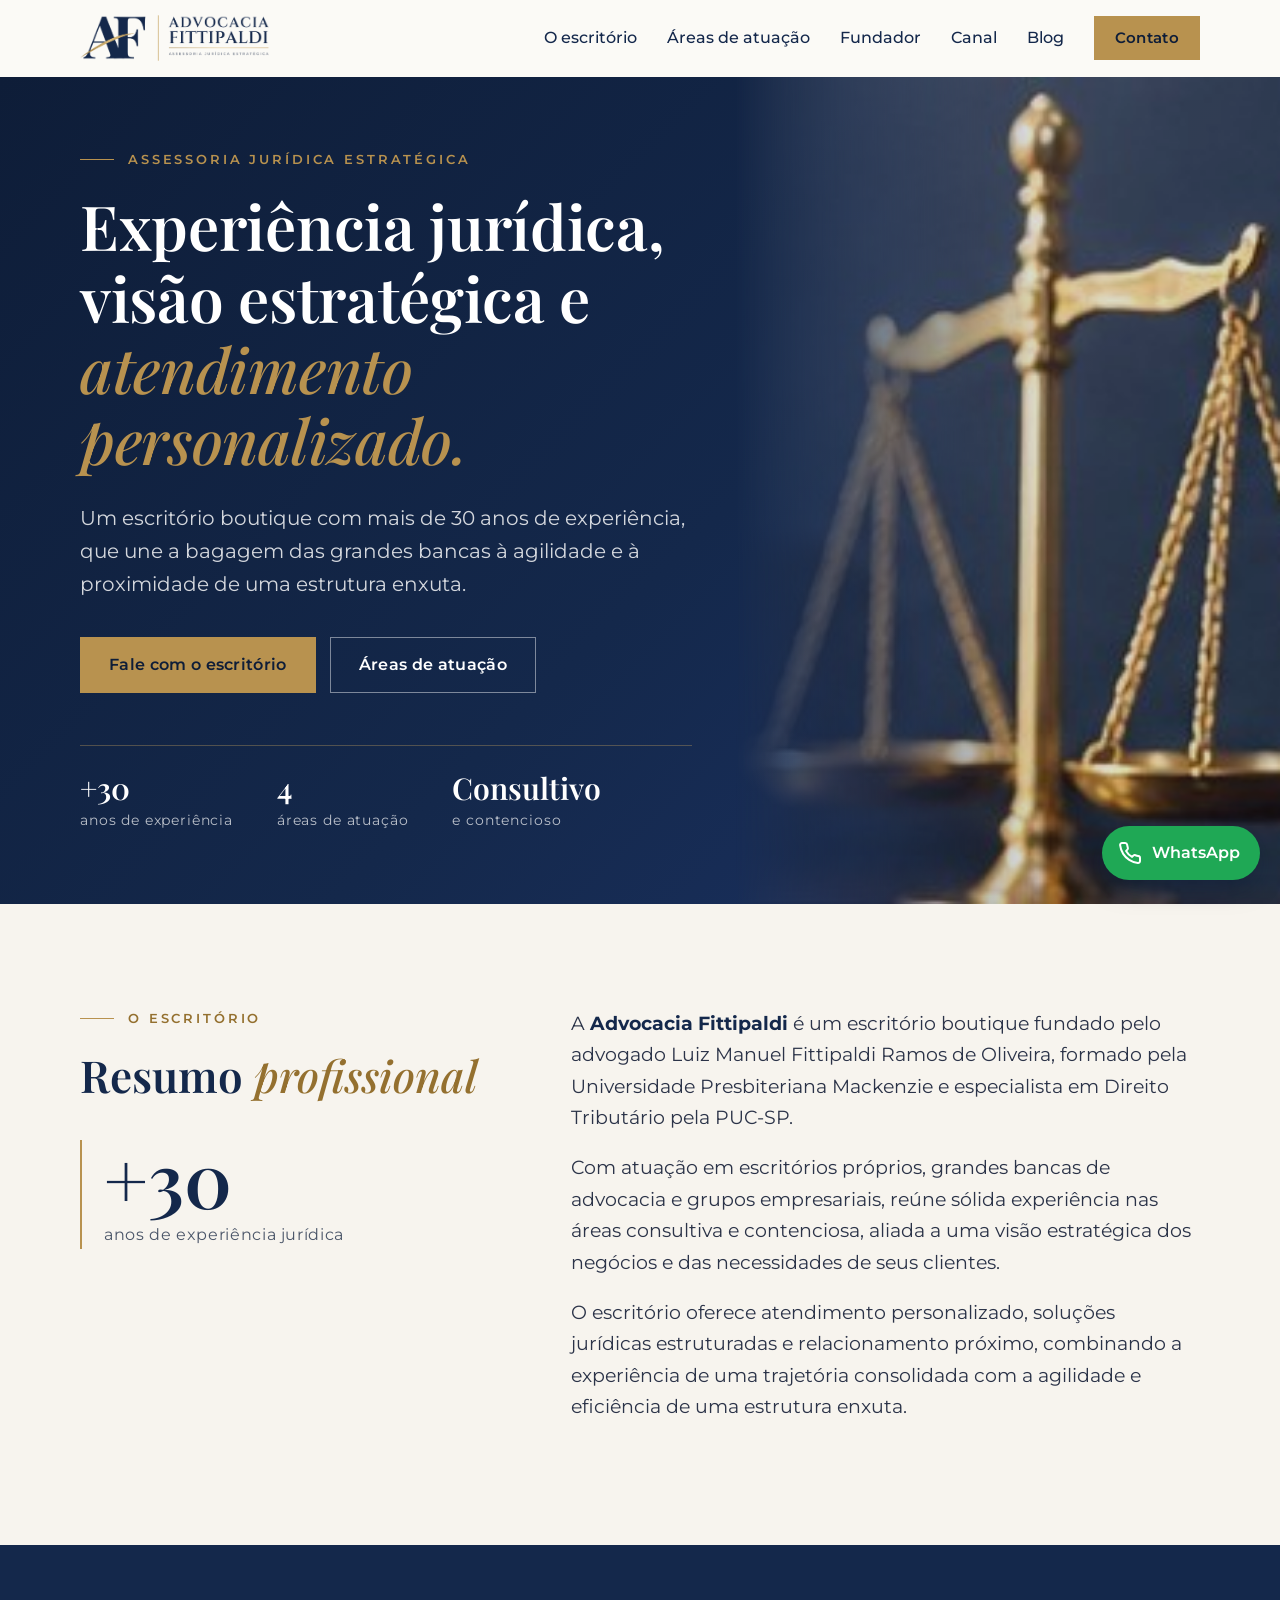
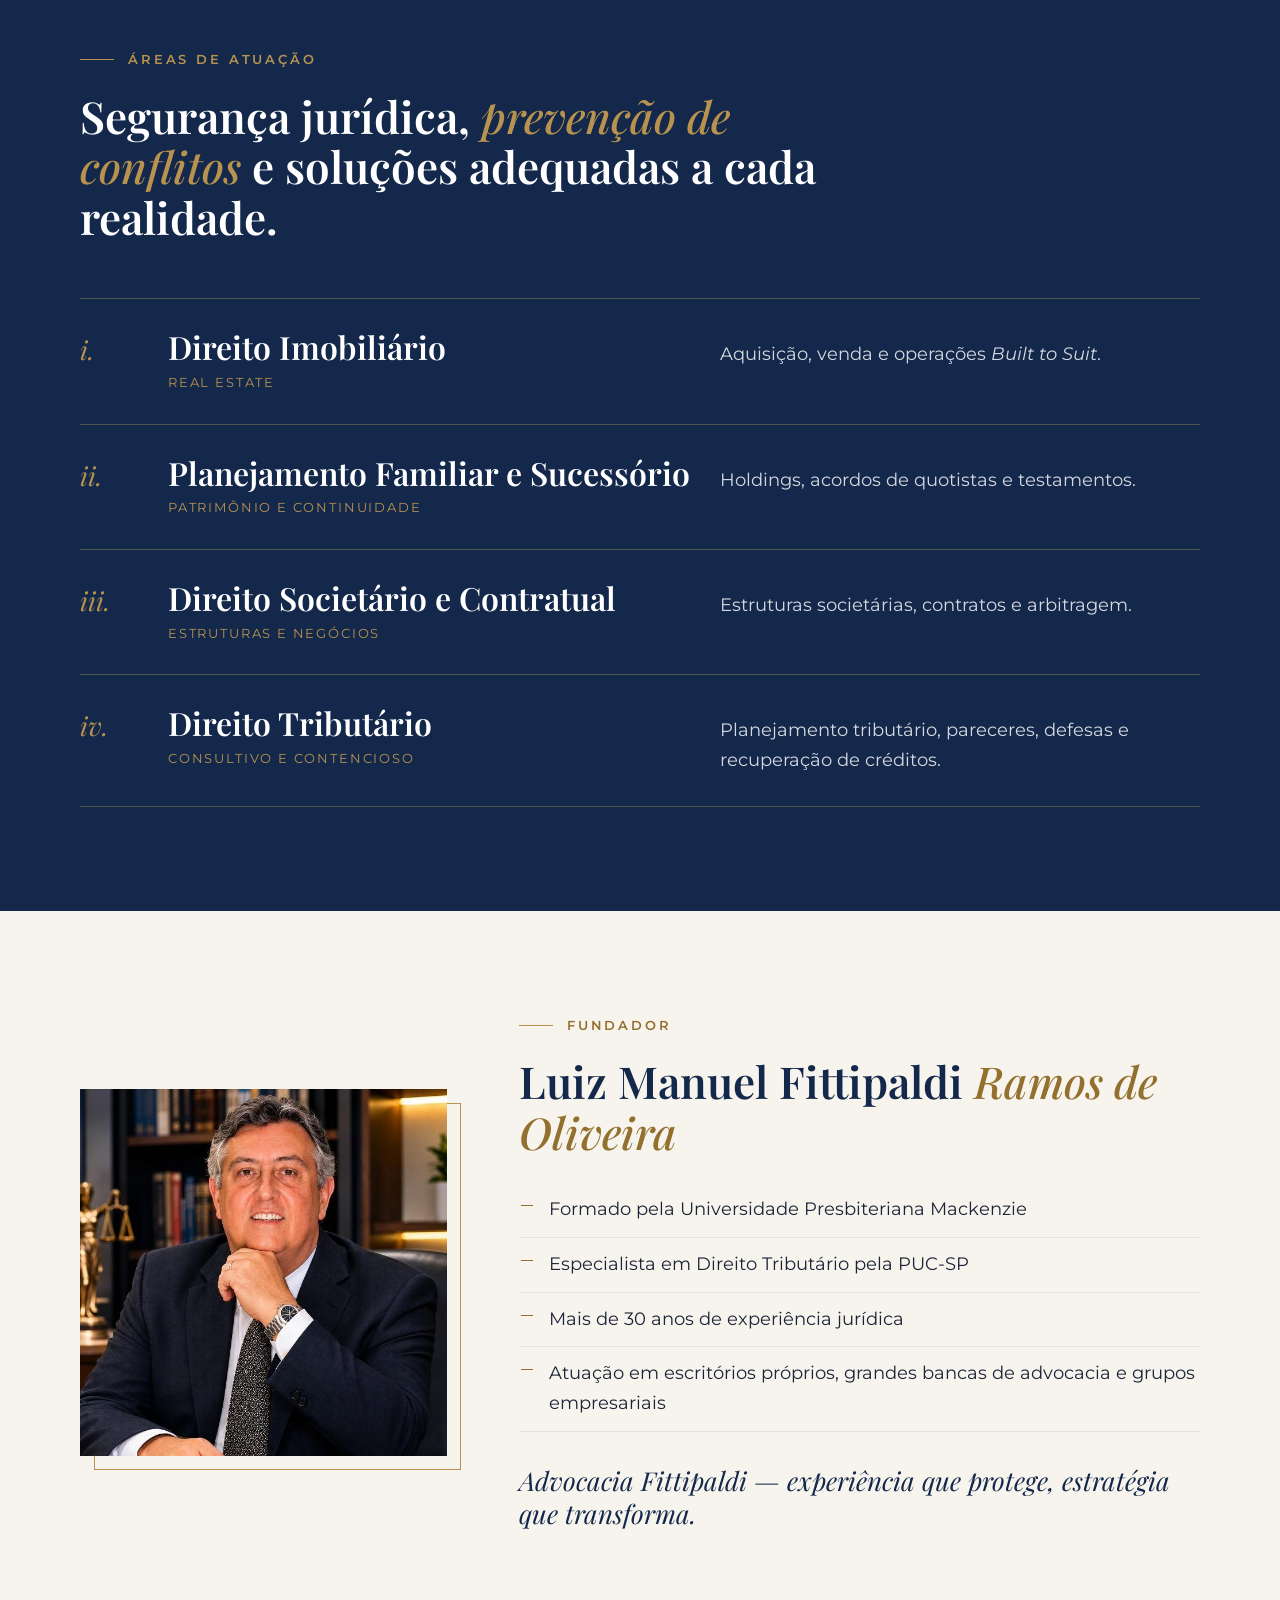
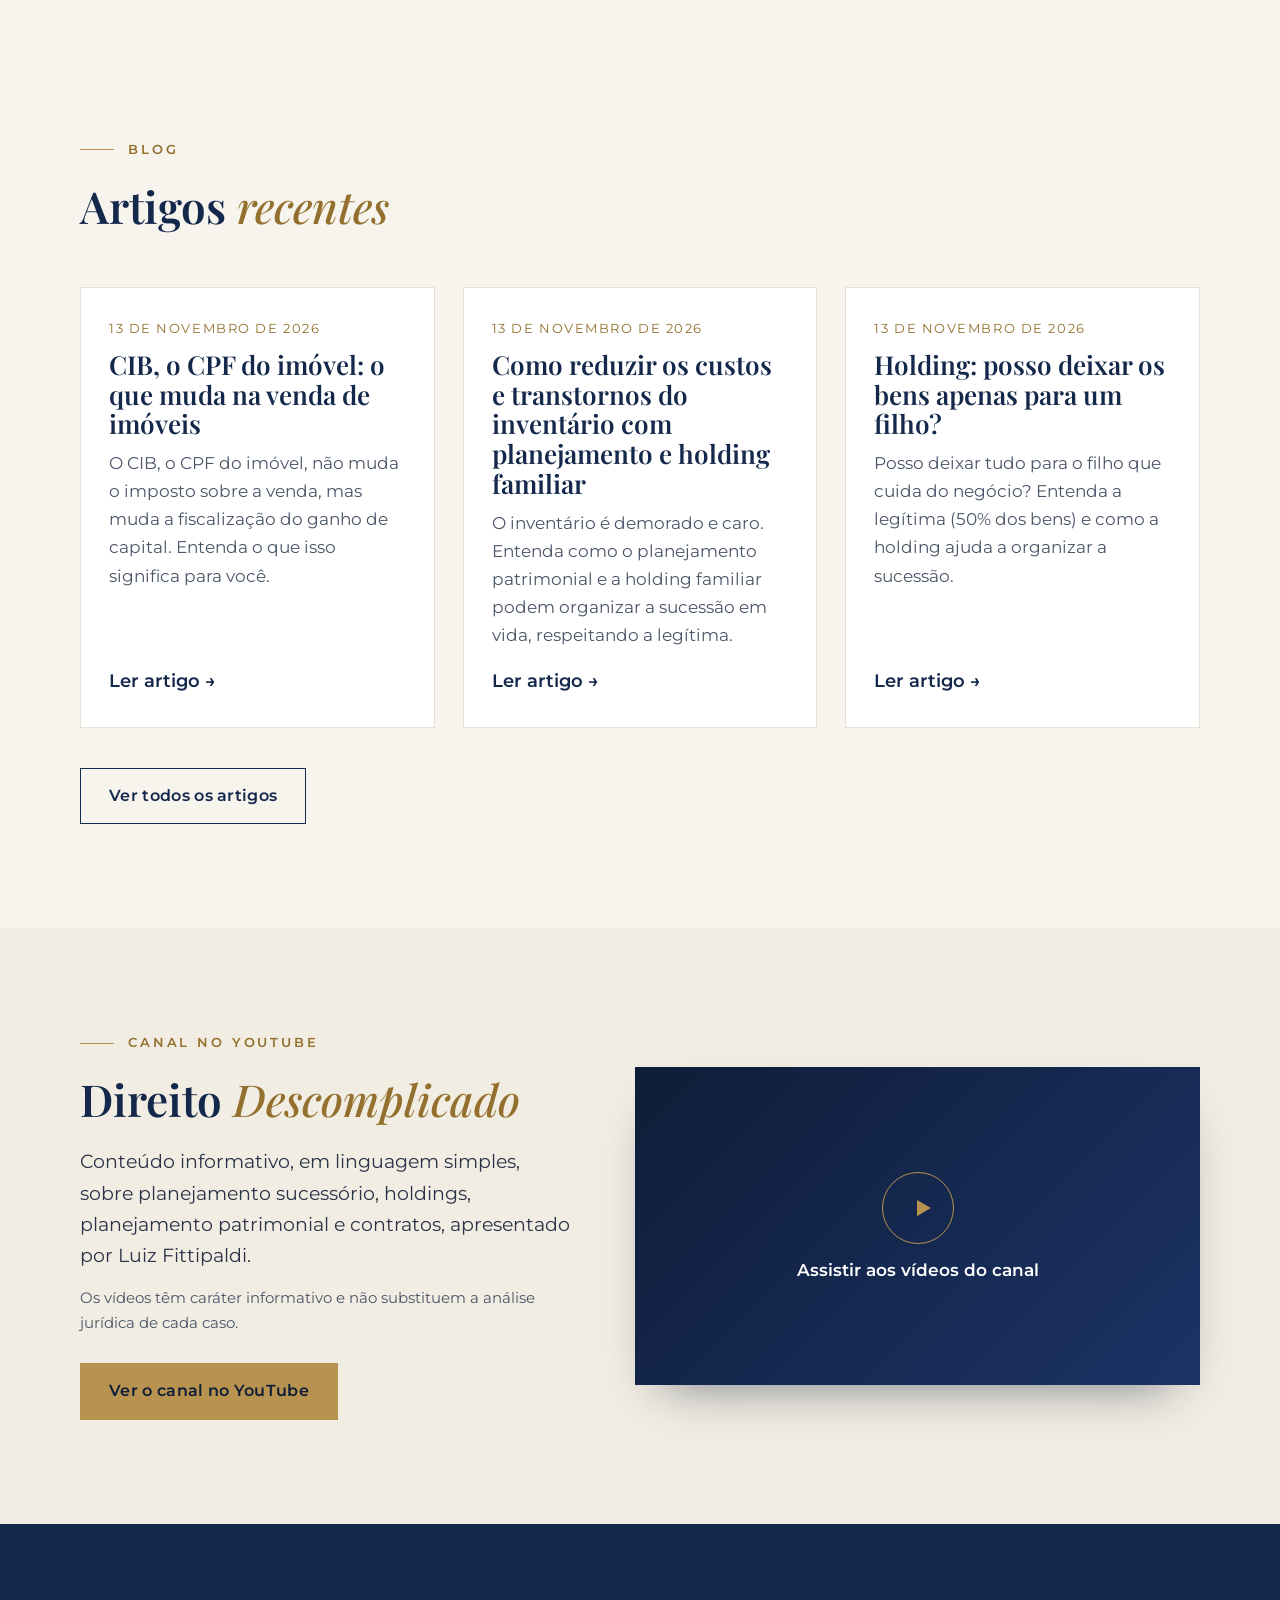
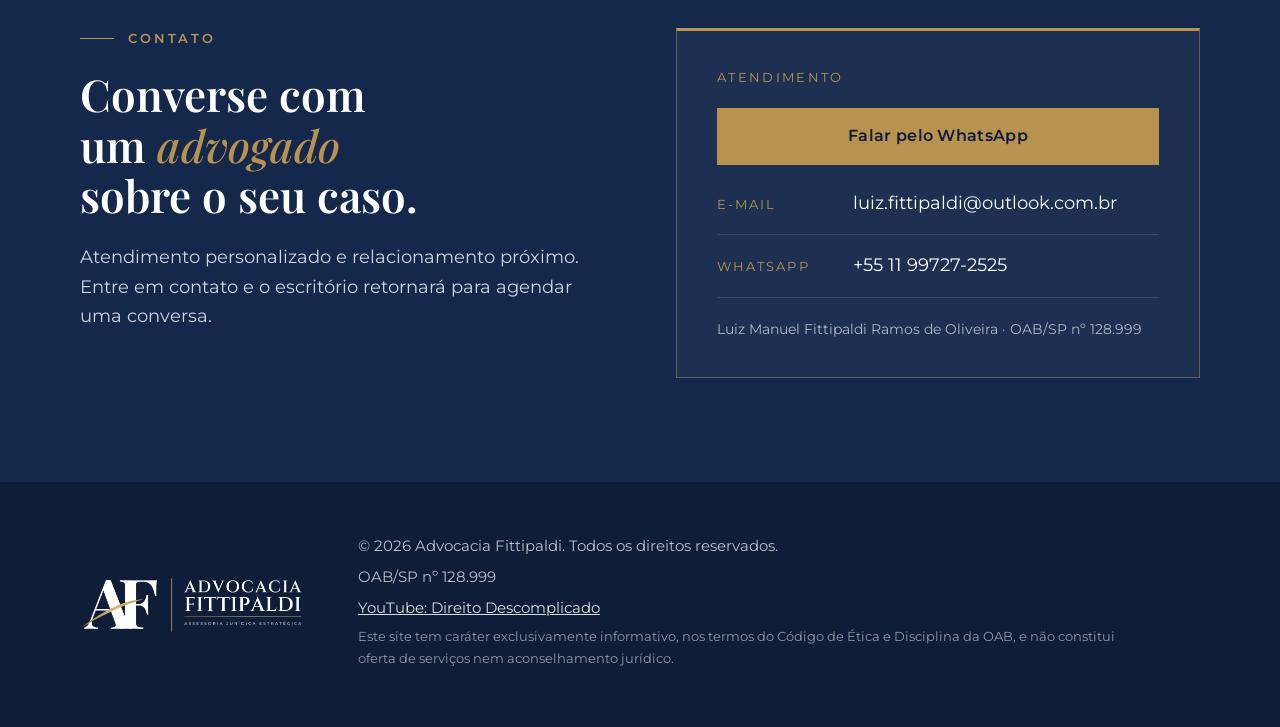
==== commit 66e81844: "Blog: como reduzir custos do inventário com holding; seção de contato redesenhada Co-Authored-By: Cl" ====
--- a/index.html
+++ b/index.html
@@ -150,13 +150,13 @@
             <p>O CIB, o CPF do imóvel, não muda o imposto sobre a venda, mas muda a fiscalização do ganho de capital. Entenda o que isso significa para você.</p>
             <a class="more" href="blog/cib-cpf-do-imovel-venda-de-imovel/">Ler artigo →</a></li>
           <li class="reveal"><time datetime="2026-11-13">13 de novembro de 2026</time>
+            <h3><a href="blog/como-evitar-o-inventario-com-holding-familiar/">Como reduzir os custos e transtornos do inventário com planejamento e holding familiar</a></h3>
+            <p>O inventário é demorado e caro. Entenda como o planejamento patrimonial e a holding familiar podem organizar a sucessão em vida, respeitando a legítima.</p>
+            <a class="more" href="blog/como-evitar-o-inventario-com-holding-familiar/">Ler artigo →</a></li>
+          <li class="reveal"><time datetime="2026-11-13">13 de novembro de 2026</time>
             <h3><a href="blog/holding-deixar-bens-para-um-filho/">Holding: posso deixar os bens apenas para um filho?</a></h3>
             <p>Posso deixar tudo para o filho que cuida do negócio? Entenda a legítima (50% dos bens) e como a holding ajuda a organizar a sucessão.</p>
             <a class="more" href="blog/holding-deixar-bens-para-um-filho/">Ler artigo →</a></li>
-          <li class="reveal"><time datetime="2026-11-13">13 de novembro de 2026</time>
-            <h3><a href="blog/holding-familiar-ceder-cotas-aos-herdeiros-sem-perder-o-controle/">Holding familiar: como ceder cotas aos herdeiros sem perder o controle</a></h3>
-            <p>Como ceder cotas da holding aos herdeiros sem perder o controle: doação com usufruto, golden share, cláusula de reversão e acordo de cotistas.</p>
-            <a class="more" href="blog/holding-familiar-ceder-cotas-aos-herdeiros-sem-perder-o-controle/">Ler artigo →</a></li>
         </ul>
         <p class="all-posts"><a class="btn btn-outline" href="blog/">Ver todos os artigos</a></p>
       </div>
@@ -187,16 +187,21 @@
       <div class="wrap contact">
         <div class="reveal">
           <p class="kicker kicker-light">Contato</p>
-          <h2>Vamos conversar sobre <em>o seu caso.</em></h2>
-          <p class="lead-sm">Atendimento personalizado e relacionamento próximo. Entre em contato para agendar uma conversa.</p>
-        </div>
-        <ul class="contact-list reveal" id="contact-list">
-          <li data-field="email" hidden><span>E-mail</span><a href="#"></a></li>
-          <li data-field="phone" hidden><span>Telefone</span><a href="#"></a></li>
-          <li data-field="whatsapp" hidden><span>WhatsApp</span><a href="#" target="_blank" rel="noopener"></a></li>
-          <li data-field="address" hidden><span>Endereço</span><address></address></li>
-          <li class="contact-empty" id="contact-empty">Informações de contato em breve.</li>
-        </ul>
+          <h2>Converse com um <em>advogado</em> sobre o seu caso.</h2>
+          <p class="lead-sm">Atendimento personalizado e relacionamento próximo. Entre em contato e o escritório retornará para agendar uma conversa.</p>
+        </div>
+        <div class="contact-card reveal">
+          <p class="contact-card-title">Atendimento</p>
+          <a class="btn contact-cta" data-wa href="#" target="_blank" rel="noopener" hidden>Falar pelo WhatsApp</a>
+          <ul class="contact-list" id="contact-list">
+            <li data-field="email" hidden><span>E-mail</span><a href="#"></a></li>
+            <li data-field="phone" hidden><span>Telefone</span><a href="#"></a></li>
+            <li data-field="whatsapp" hidden><span>WhatsApp</span><a href="#" target="_blank" rel="noopener"></a></li>
+            <li data-field="address" hidden><span>Endereço</span><address></address></li>
+            <li class="contact-empty" id="contact-empty">Informações de contato em breve.</li>
+          </ul>
+          <p class="contact-note">Luiz Manuel Fittipaldi Ramos de Oliveira · OAB/SP nº 128.999</p>
+        </div>
       </div>
     </section>
   </main>
--- a/assets/style.css
+++ b/assets/style.css
@@ -253,3 +253,16 @@
 .post-cta .btn-outline:hover { background: rgba(255, 255, 255, .1); border-color: var(--gold); }
 .post-cta [hidden] { display: none; }
 .back a { font-weight: 600; text-decoration: none; }
+
+/* Contato: cartão */
+#contato h2 { text-wrap: balance; }
+.contact-card { background: rgba(255,255,255,.04); border: 1px solid rgba(201,164,92,.4); border-top: 3px solid var(--gold); padding: 36px 40px; }
+.contact-card-title { margin: 0 0 20px; font-size: 13px; letter-spacing: .18em; text-transform: uppercase; color: var(--gold); }
+.contact-cta { display: block; text-align: center; width: 100%; margin-bottom: 8px; }
+.contact-cta[hidden] { display: none; }
+.contact-card .contact-list { border-top: 0; }
+.contact-card .contact-list li { padding: 16px 0; border-bottom: 1px solid rgba(255,255,255,.12); }
+.contact-card .contact-list li:last-child { border-bottom: 0; }
+.contact-card .contact-list a, .contact-card .contact-list address { font-size: 18px; }
+.contact-note { margin: 20px 0 0; font-size: 14px; color: rgba(255,255,255,.65); }
+@media (max-width: 600px) { .contact-card { padding: 28px 22px; } }
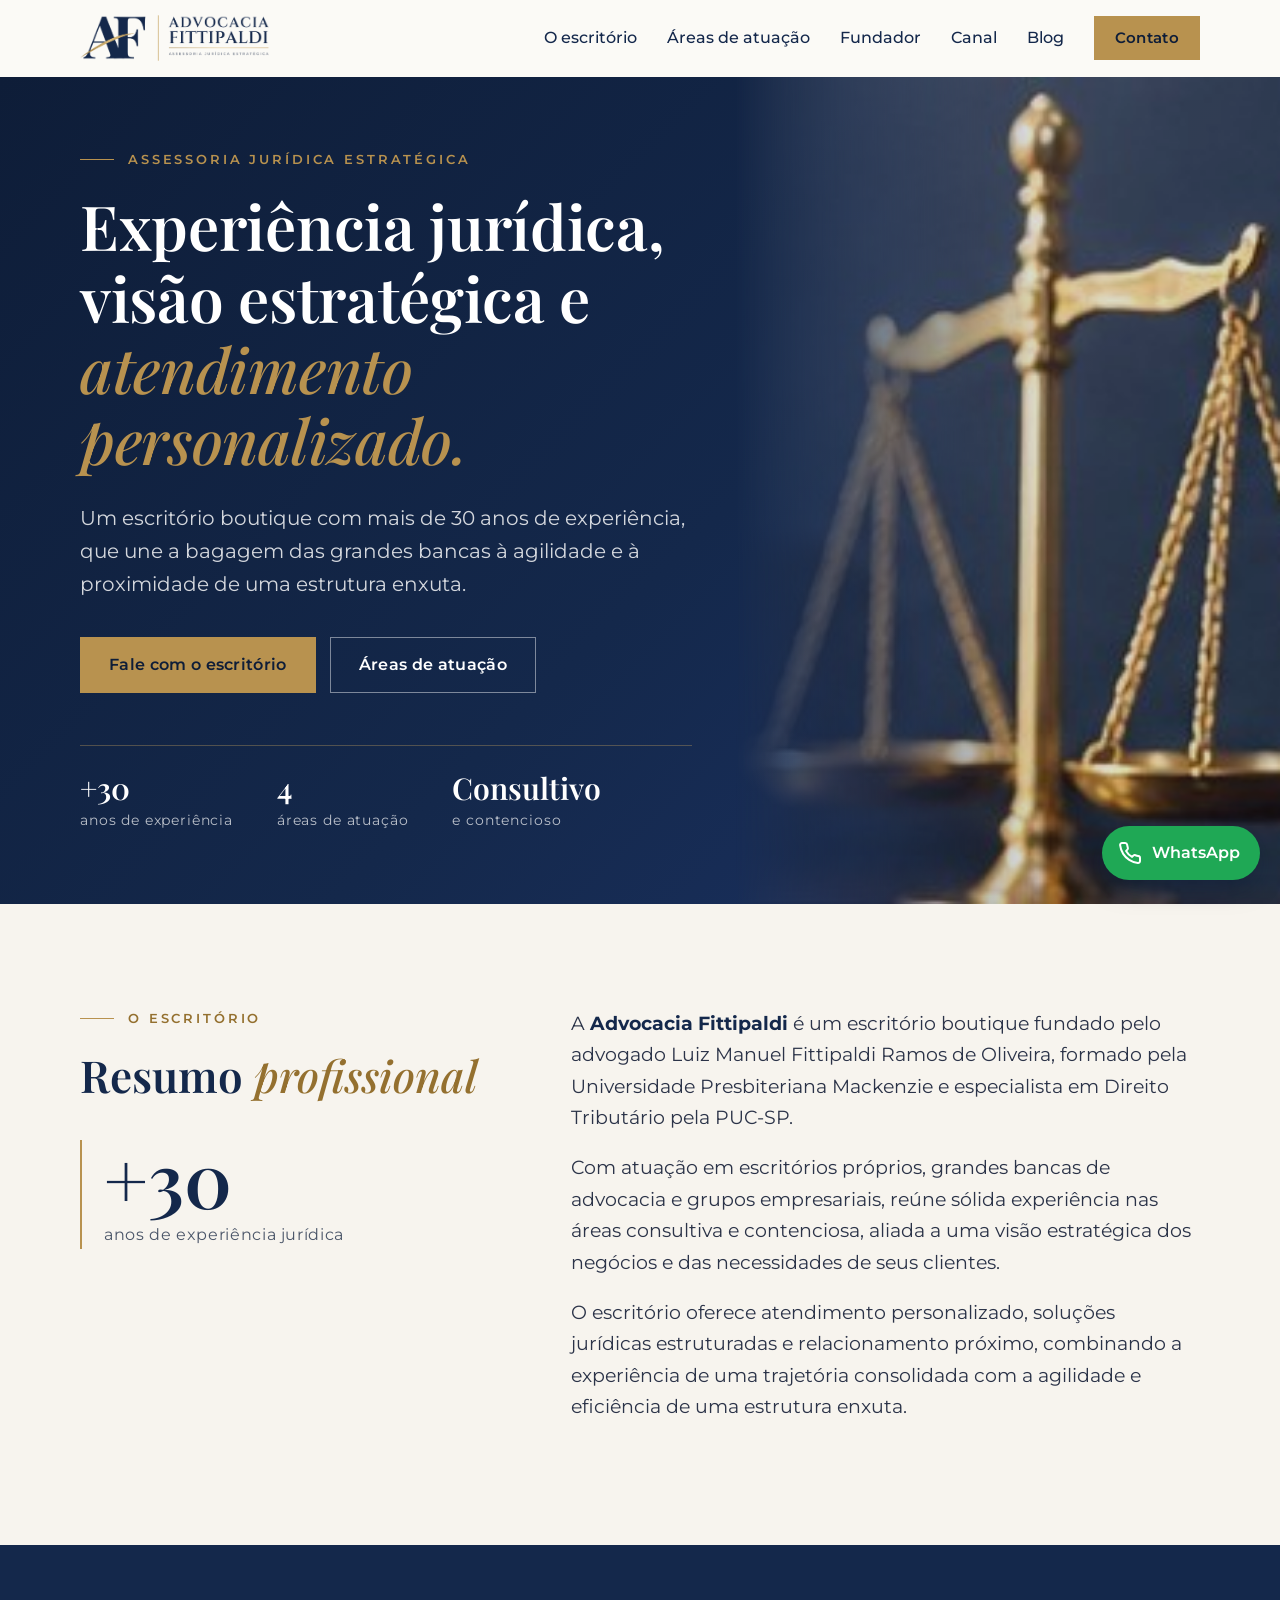
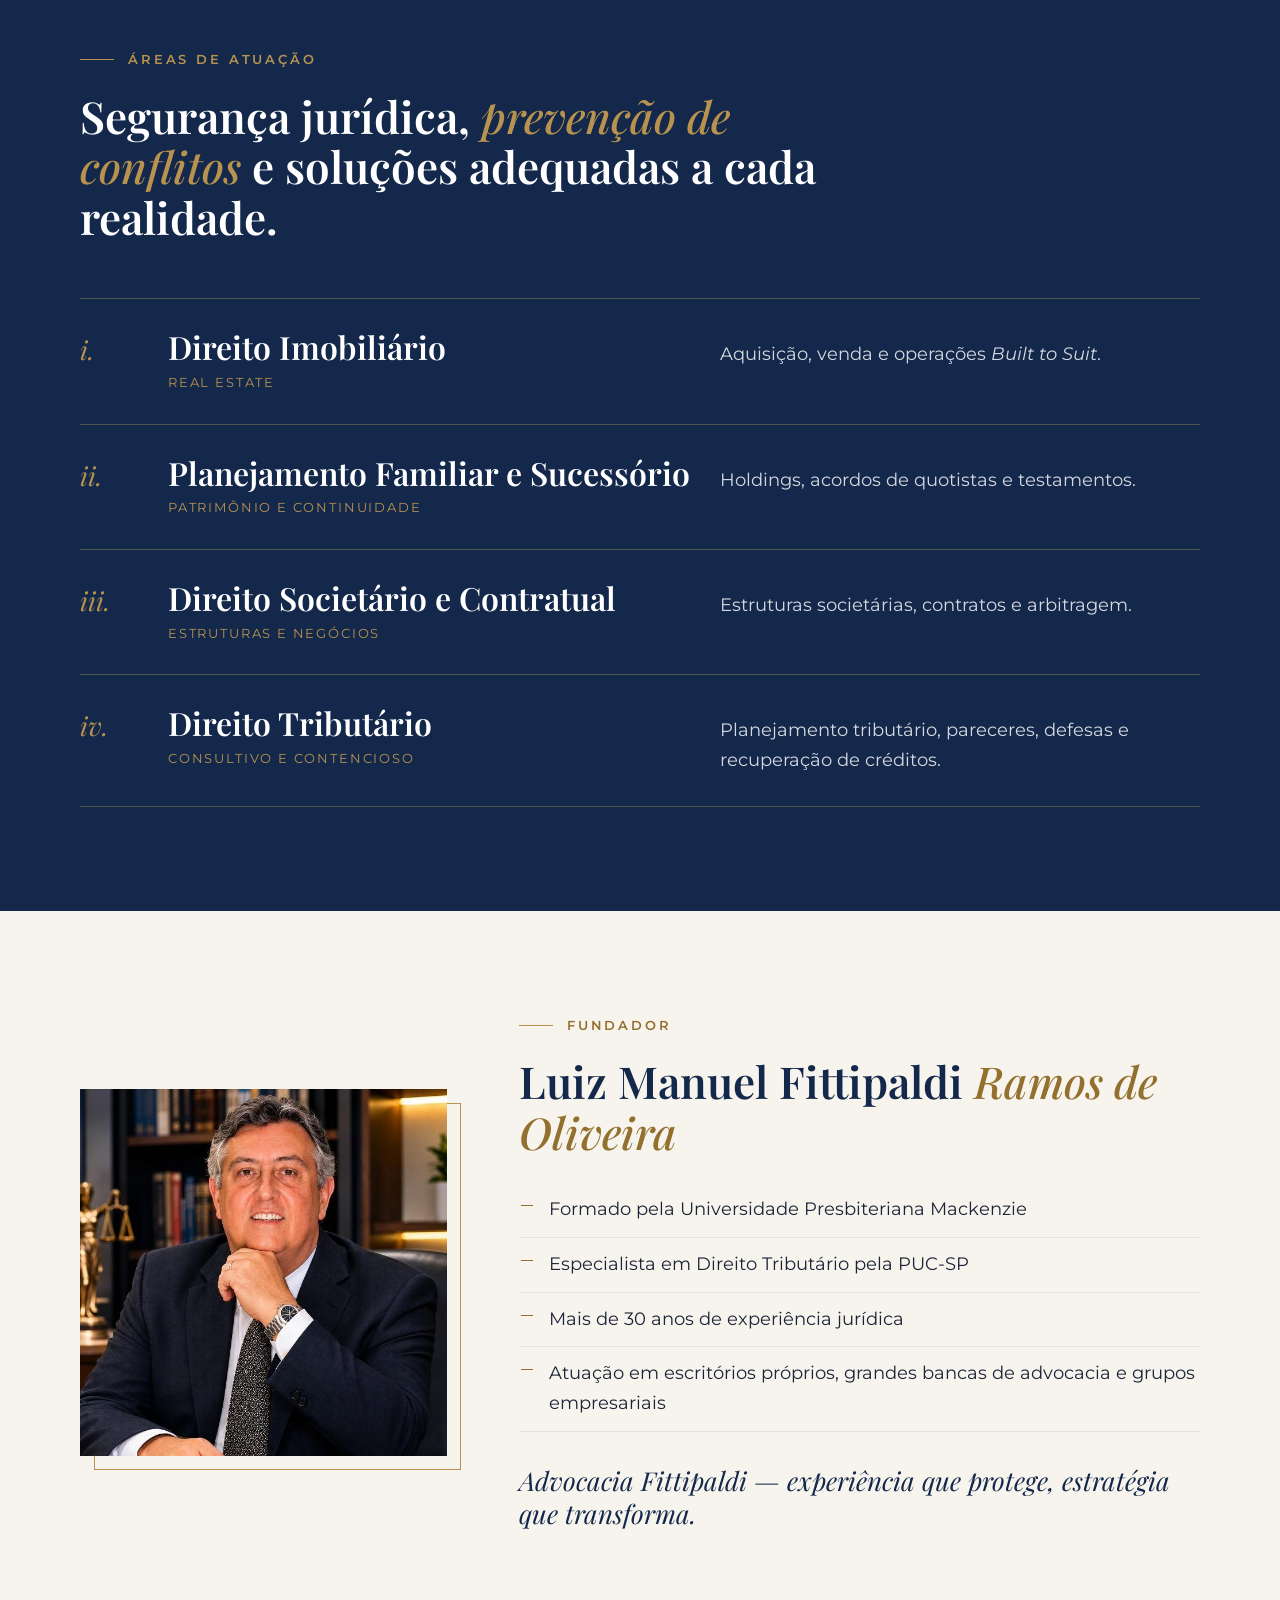
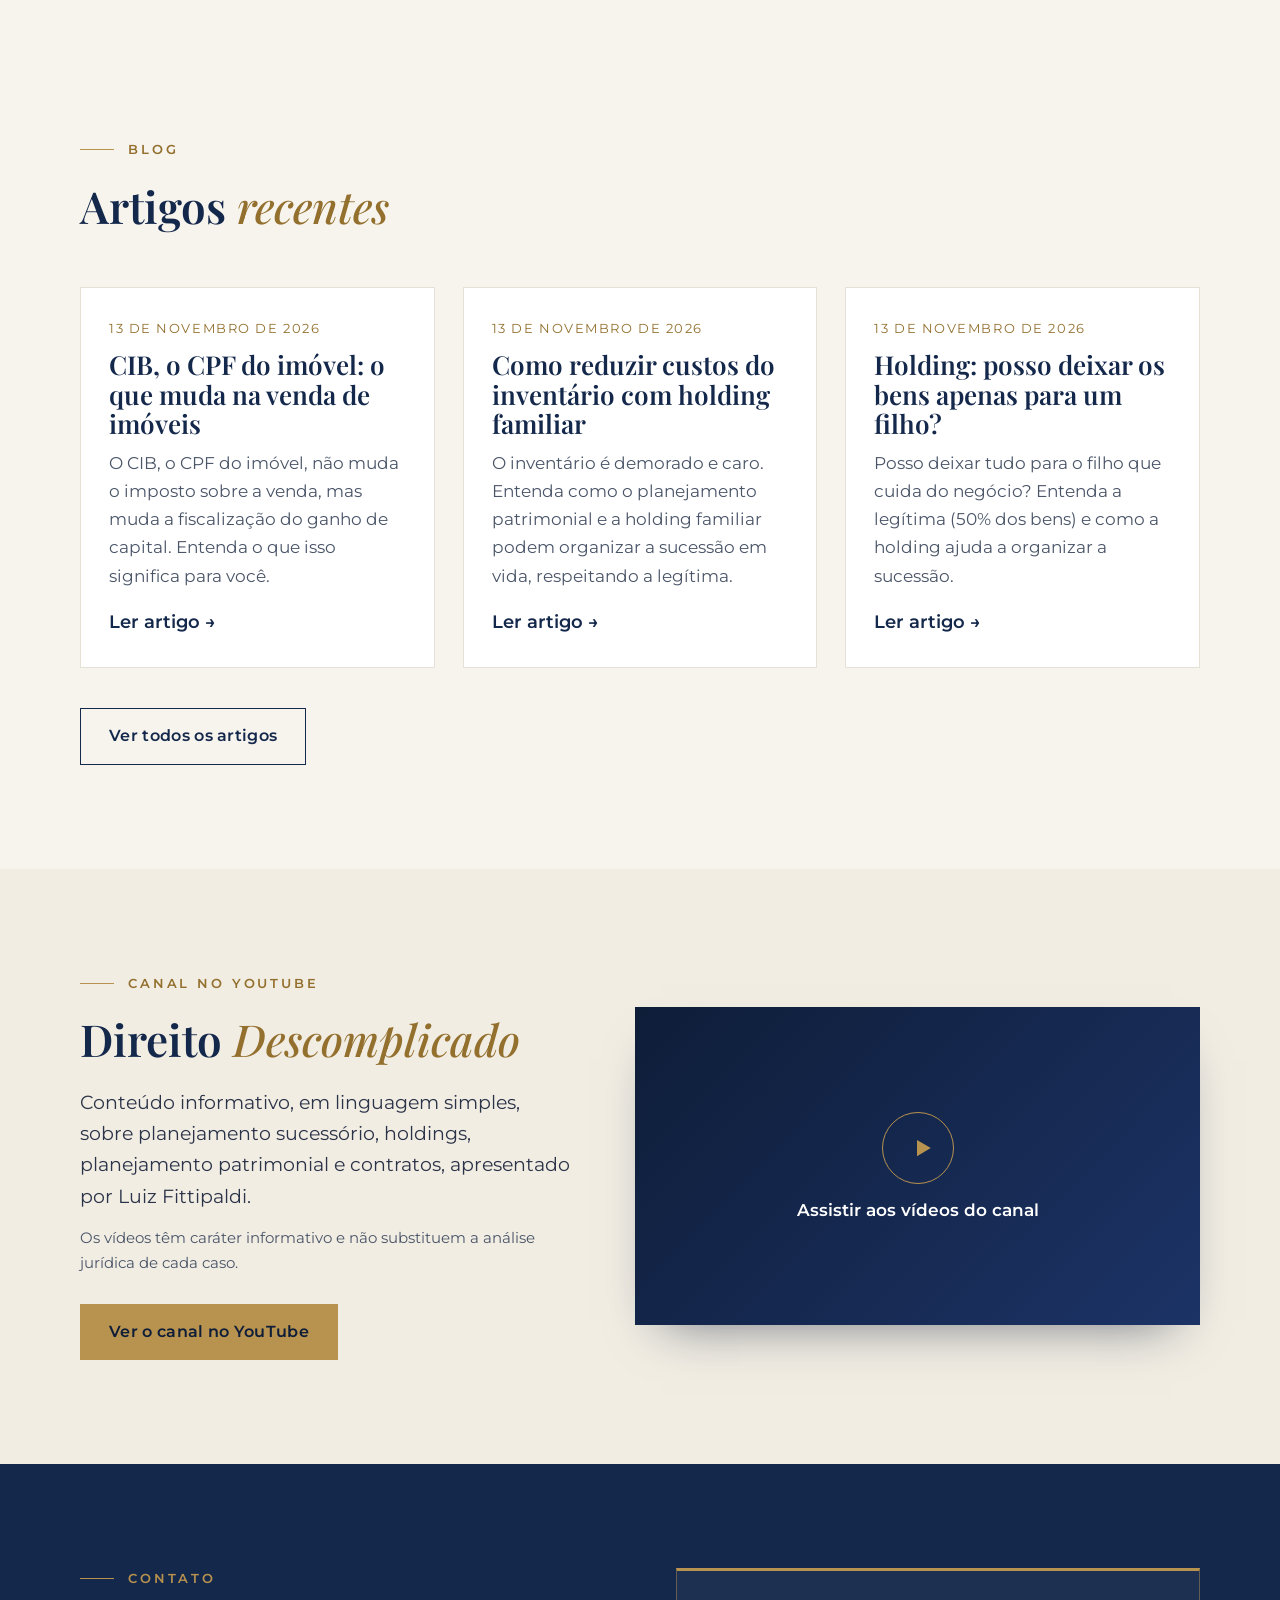
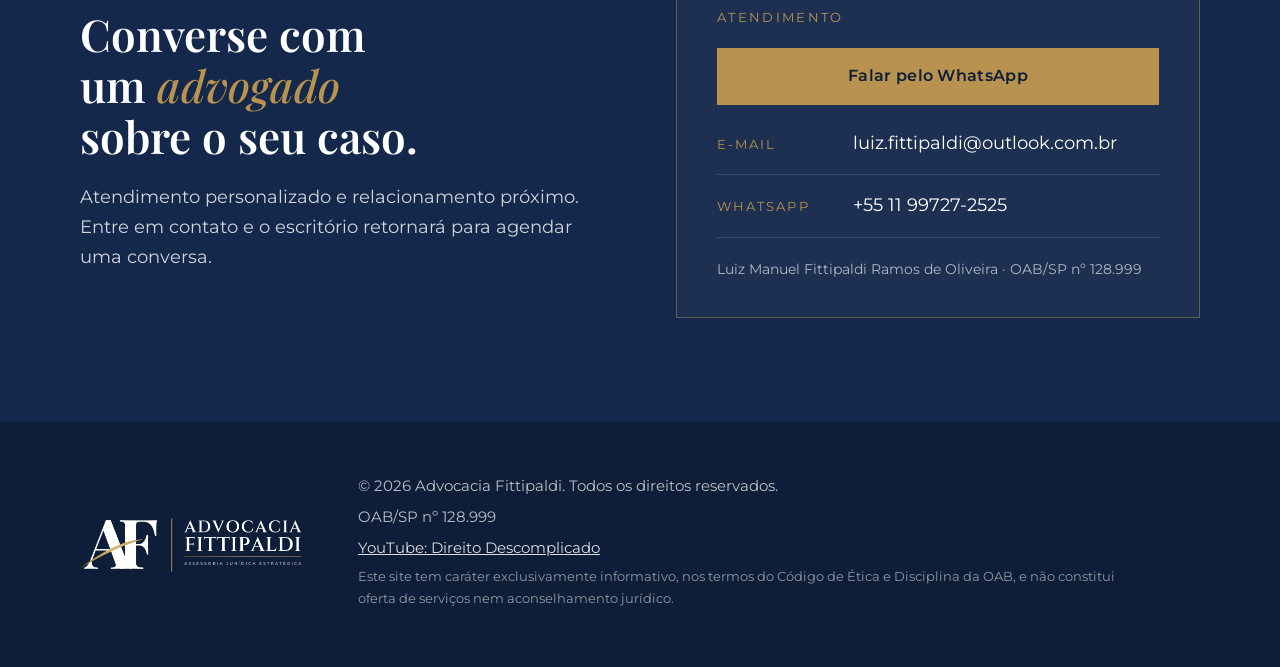
==== commit a6a78683: "SEO: metadados completos, dados estruturados, canonical e miniatura absolutos Co-Authored-By: Claude" ====
--- a/index.html
+++ b/index.html
@@ -3,16 +3,28 @@
 <head>
   <meta charset="utf-8">
   <meta name="viewport" content="width=device-width, initial-scale=1">
-  <title>Advocacia Fittipaldi — Assessoria Jurídica Estratégica</title>
-  <meta name="description" content="Escritório boutique com mais de 30 anos de experiência jurídica. Direito Imobiliário, Planejamento Familiar e Sucessório, Direito Societário e Contratual e Direito Tributário.">
+  <!-- SEO:START -->
+  <title>Advocacia Fittipaldi | Planejamento Sucessório em São Paulo</title>
+  <meta name="description" content="Advocacia em São Paulo com mais de 30 anos de experiência em planejamento sucessório, holding familiar, direito imobiliário, societário e tributário.">
   <meta name="theme-color" content="#13244a">
-
+  <meta name="robots" content="index, follow, max-image-preview:large, max-snippet:-1">
+  <link rel="canonical" href="https://fittilu.github.io/advocacia-fittipaldi/">
   <meta property="og:type" content="website">
   <meta property="og:locale" content="pt_BR">
-  <meta property="og:title" content="Advocacia Fittipaldi — Assessoria Jurídica Estratégica">
-  <meta property="og:description" content="Experiência jurídica, visão estratégica e atendimento personalizado.">
-  <meta property="og:image" content="assets/og.jpg">
+  <meta property="og:site_name" content="Advocacia Fittipaldi">
+  <meta property="og:title" content="Advocacia Fittipaldi | Planejamento Sucessório em São Paulo">
+  <meta property="og:description" content="Advocacia em São Paulo com mais de 30 anos de experiência em planejamento sucessório, holding familiar, direito imobiliário, societário e tributário.">
+  <meta property="og:url" content="https://fittilu.github.io/advocacia-fittipaldi/">
+  <meta property="og:image" content="https://fittilu.github.io/advocacia-fittipaldi/assets/og.jpg">
+  <meta property="og:image:width" content="1200">
+  <meta property="og:image:height" content="630">
+  <meta property="og:image:alt" content="Advocacia Fittipaldi — Assessoria Jurídica Estratégica">
   <meta name="twitter:card" content="summary_large_image">
+  <meta name="twitter:title" content="Advocacia Fittipaldi | Planejamento Sucessório em São Paulo">
+  <meta name="twitter:description" content="Advocacia em São Paulo com mais de 30 anos de experiência em planejamento sucessório, holding familiar, direito imobiliário, societário e tributário.">
+  <meta name="twitter:image" content="https://fittilu.github.io/advocacia-fittipaldi/assets/og.jpg">
+  <script type="application/ld+json">{"@context": "https://schema.org", "@graph": [{"@type": "WebSite", "@id": "https://fittilu.github.io/advocacia-fittipaldi/#website", "url": "https://fittilu.github.io/advocacia-fittipaldi/", "name": "Advocacia Fittipaldi", "inLanguage": "pt-BR"}, {"@type": "LegalService", "@id": "https://fittilu.github.io/advocacia-fittipaldi/#escritorio", "name": "Advocacia Fittipaldi", "url": "https://fittilu.github.io/advocacia-fittipaldi/", "slogan": "Assessoria Jurídica Estratégica", "description": "Advocacia em São Paulo com mais de 30 anos de experiência em planejamento sucessório, holding familiar, direito imobiliário, societário e tributário.", "logo": "https://fittilu.github.io/advocacia-fittipaldi/assets/logo.png", "image": "https://fittilu.github.io/advocacia-fittipaldi/assets/og.jpg", "email": "luiz.fittipaldi@outlook.com.br", "telephone": "+5511997272525", "areaServed": [{"@type": "State", "name": "São Paulo"}, {"@type": "Country", "name": "Brasil"}], "availableLanguage": "pt-BR", "sameAs": ["https://www.youtube.com/@direitodescomplicadofittipaldi"], "knowsAbout": ["Planejamento sucessório", "Holding familiar", "Inventário e testamento", "Direito Imobiliário", "Direito Societário e Contratual", "Direito Tributário"], "founder": {"@id": "https://fittilu.github.io/advocacia-fittipaldi/#fundador"}}, {"@type": "Person", "@id": "https://fittilu.github.io/advocacia-fittipaldi/#fundador", "name": "Luiz Manuel Fittipaldi Ramos de Oliveira", "jobTitle": "Advogado", "identifier": "OAB/SP 128.999", "image": "https://fittilu.github.io/advocacia-fittipaldi/assets/fundador.jpg", "worksFor": {"@id": "https://fittilu.github.io/advocacia-fittipaldi/#escritorio"}}]}</script>
+  <!-- SEO:END -->
 
   <link rel="icon" href="favicon.ico" sizes="48x48">
   <link rel="icon" type="image/png" href="assets/favicon-512.png">
@@ -23,17 +35,6 @@
   <link href="https://fonts.googleapis.com/css2?family=Playfair+Display:ital,wght@0,500;0,600;0,700;1,500&family=Montserrat:wght@400;500;600&display=swap" rel="stylesheet">
   <link rel="stylesheet" href="assets/style.css?v=__VERSION__">
 
-  <script type="application/ld+json">
-  {
-    "@context": "https://schema.org",
-    "@type": "LegalService",
-    "name": "Advocacia Fittipaldi",
-    "slogan": "Assessoria Jurídica Estratégica",
-    "founder": { "@type": "Person", "name": "Luiz Manuel Fittipaldi Ramos de Oliveira" },
-    "areaServed": "BR",
-    "knowsAbout": ["Direito Imobiliário", "Planejamento Familiar e Sucessório", "Direito Societário e Contratual", "Direito Tributário"]
-  }
-  </script>
 </head>
 <body>
   <a class="skip" href="#conteudo">Ir para o conteúdo</a>
@@ -121,7 +122,7 @@
     <section class="section" id="fundador">
       <div class="wrap founder">
         <figure class="founder-photo reveal">
-          <img src="assets/fundador.jpg" alt="Luiz Manuel Fittipaldi Ramos de Oliveira, fundador da Advocacia Fittipaldi" width="640" height="640">
+          <img src="assets/fundador.jpg" alt="Luiz Manuel Fittipaldi Ramos de Oliveira, fundador da Advocacia Fittipaldi" width="640" height="640" loading="lazy">
         </figure>
         <div class="founder-body reveal">
           <p class="kicker">Fundador</p>
@@ -150,7 +151,7 @@
             <p>O CIB, o CPF do imóvel, não muda o imposto sobre a venda, mas muda a fiscalização do ganho de capital. Entenda o que isso significa para você.</p>
             <a class="more" href="blog/cib-cpf-do-imovel-venda-de-imovel/">Ler artigo →</a></li>
           <li class="reveal"><time datetime="2026-11-13">13 de novembro de 2026</time>
-            <h3><a href="blog/como-evitar-o-inventario-com-holding-familiar/">Como reduzir os custos e transtornos do inventário com planejamento e holding familiar</a></h3>
+            <h3><a href="blog/como-evitar-o-inventario-com-holding-familiar/">Como reduzir custos do inventário com holding familiar</a></h3>
             <p>O inventário é demorado e caro. Entenda como o planejamento patrimonial e a holding familiar podem organizar a sucessão em vida, respeitando a legítima.</p>
             <a class="more" href="blog/como-evitar-o-inventario-com-holding-familiar/">Ler artigo →</a></li>
           <li class="reveal"><time datetime="2026-11-13">13 de novembro de 2026</time>
@@ -208,7 +209,7 @@
 
   <footer class="site-footer">
     <div class="wrap footer-in">
-      <img src="assets/logo-claro.png" alt="Advocacia Fittipaldi" width="890" height="215" class="footer-logo">
+      <img src="assets/logo-claro.png" alt="Advocacia Fittipaldi" width="890" height="215" class="footer-logo" loading="lazy">
       <div class="footer-meta">
         <p>© <span id="ano">2026</span> Advocacia Fittipaldi. Todos os direitos reservados.</p>
         <p id="oab" hidden></p>
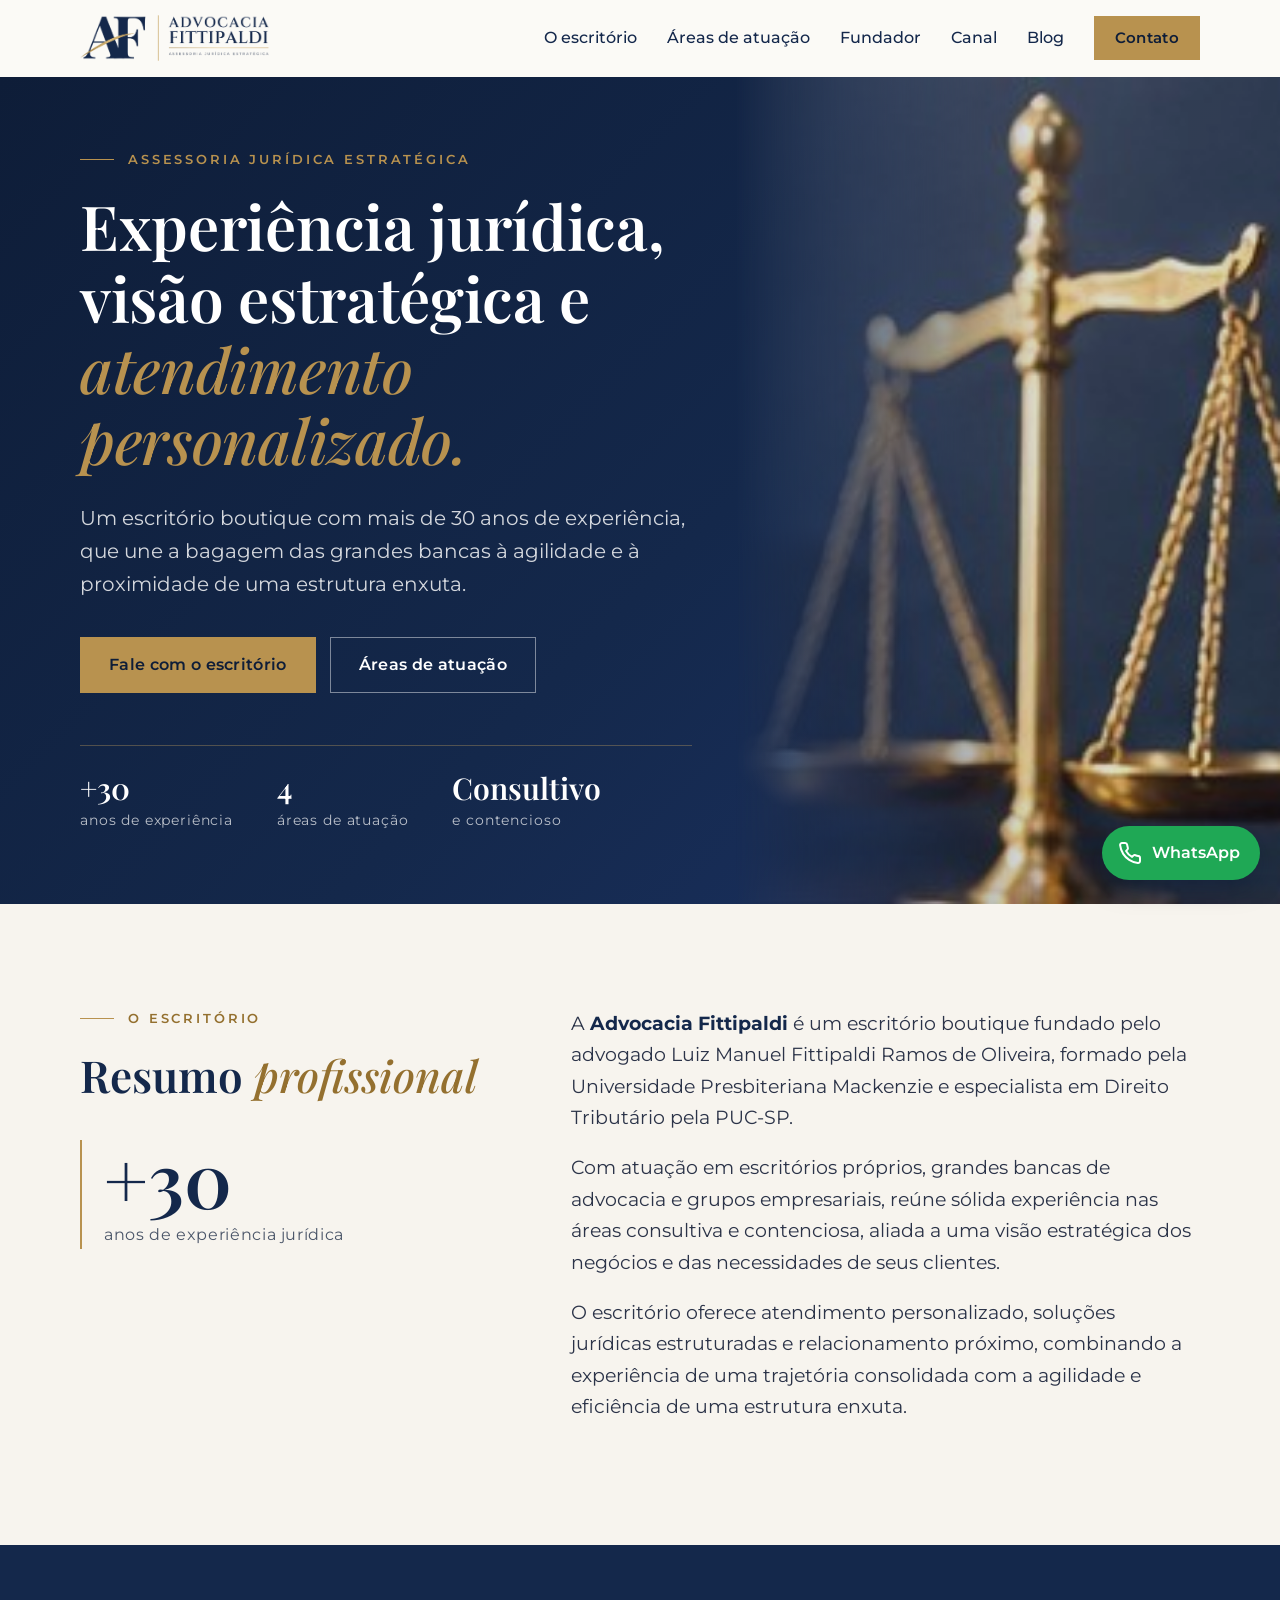
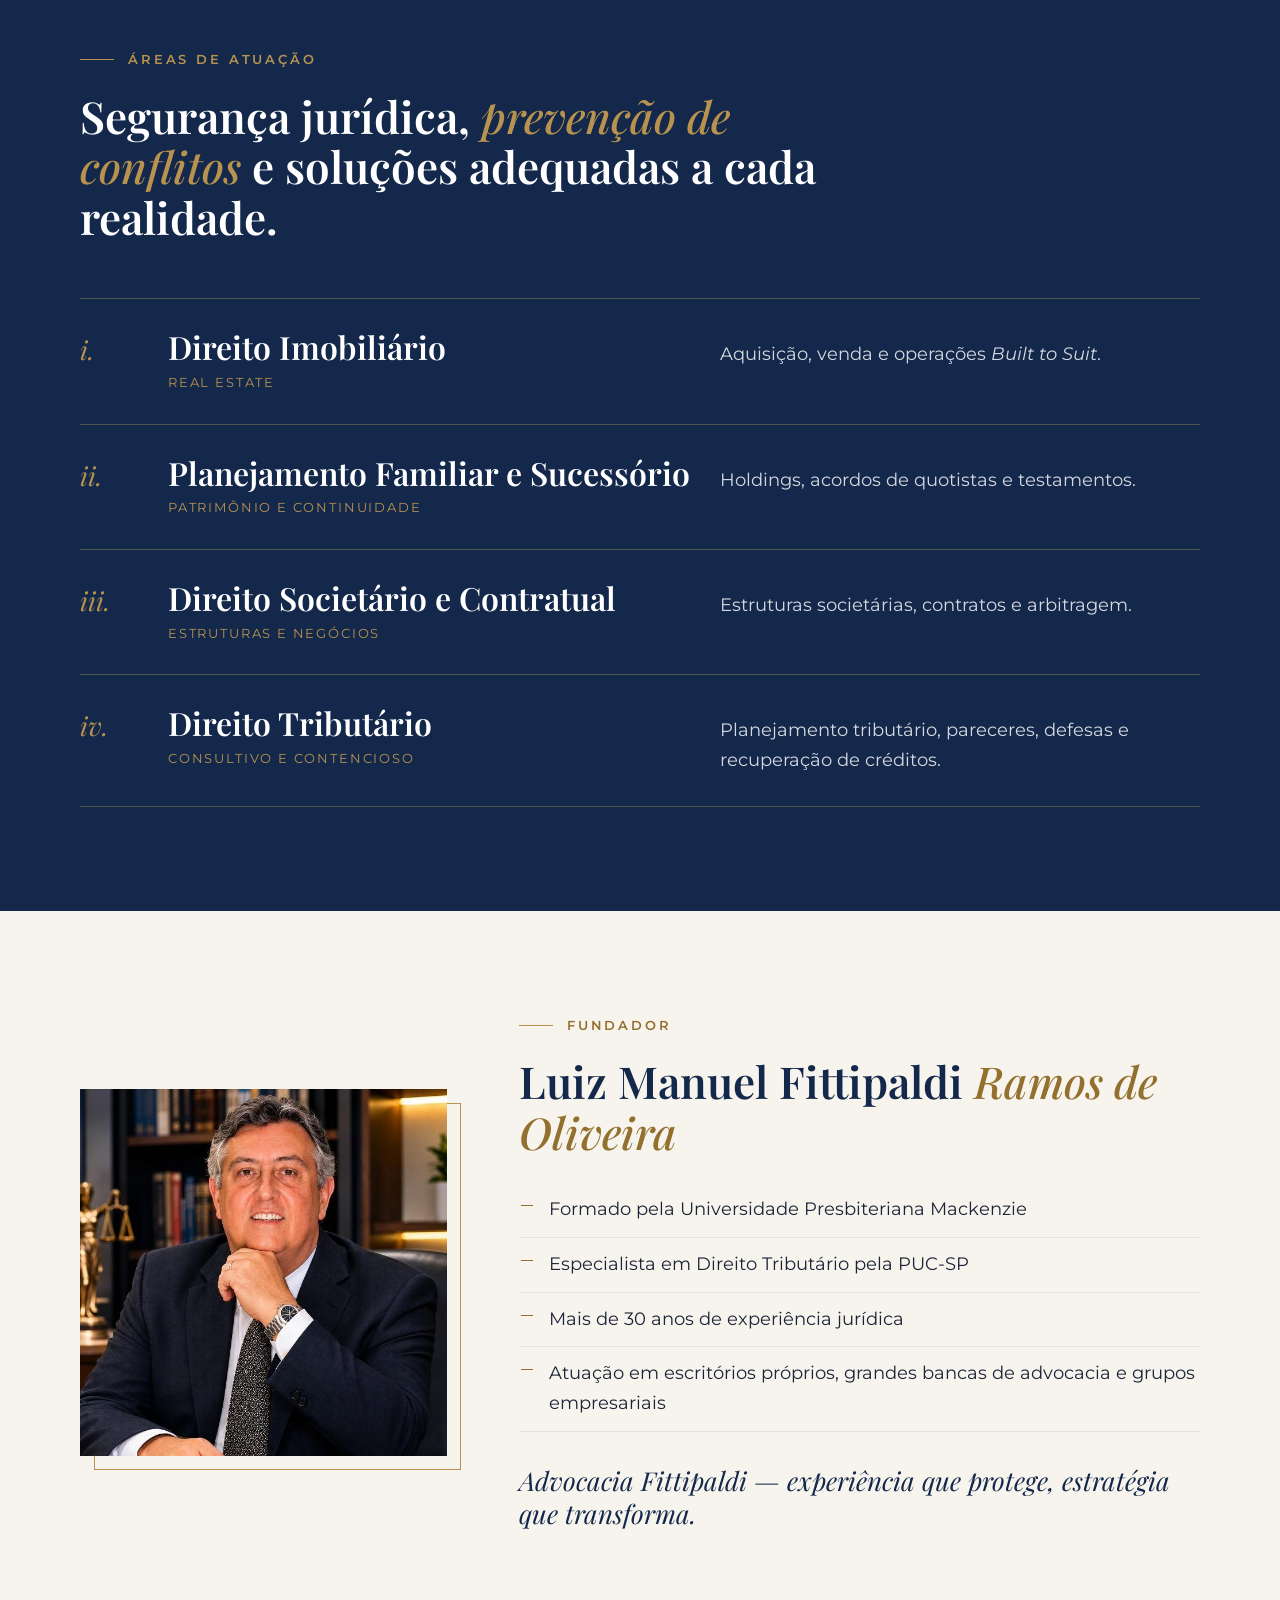
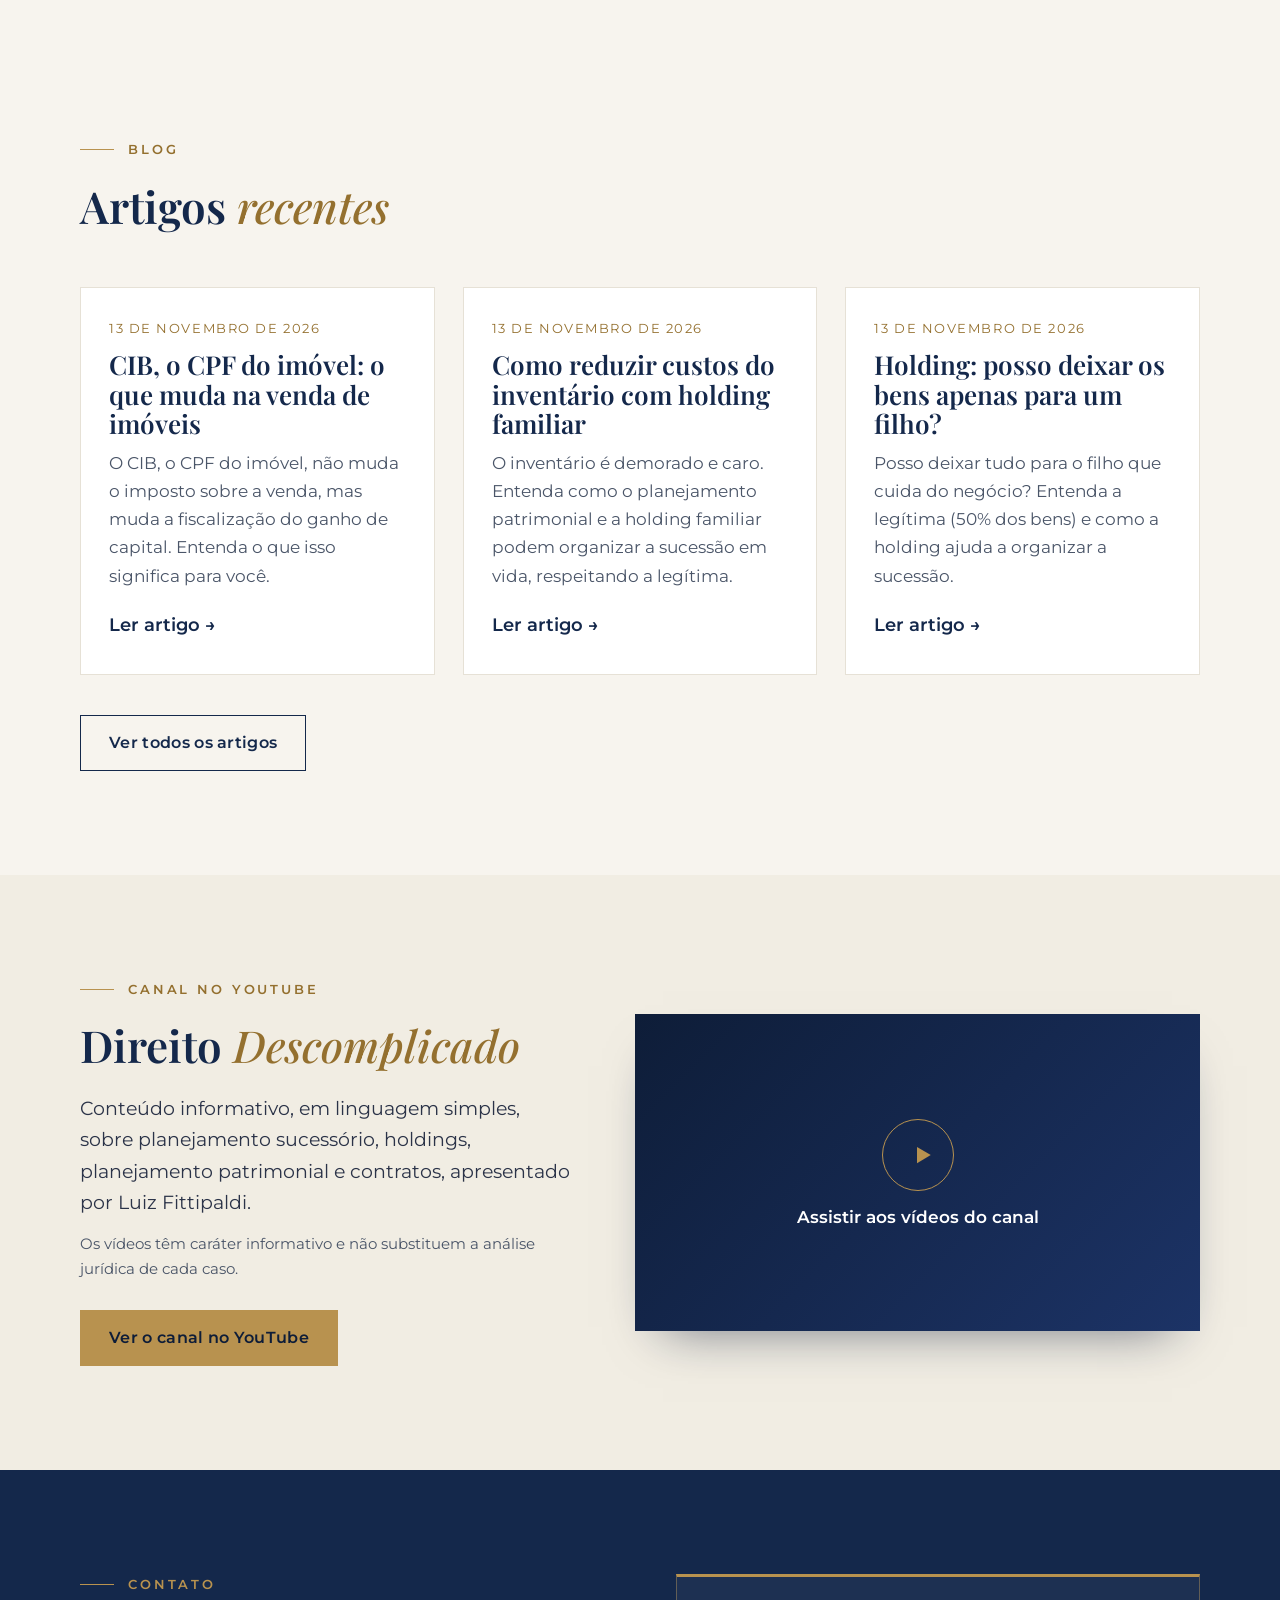
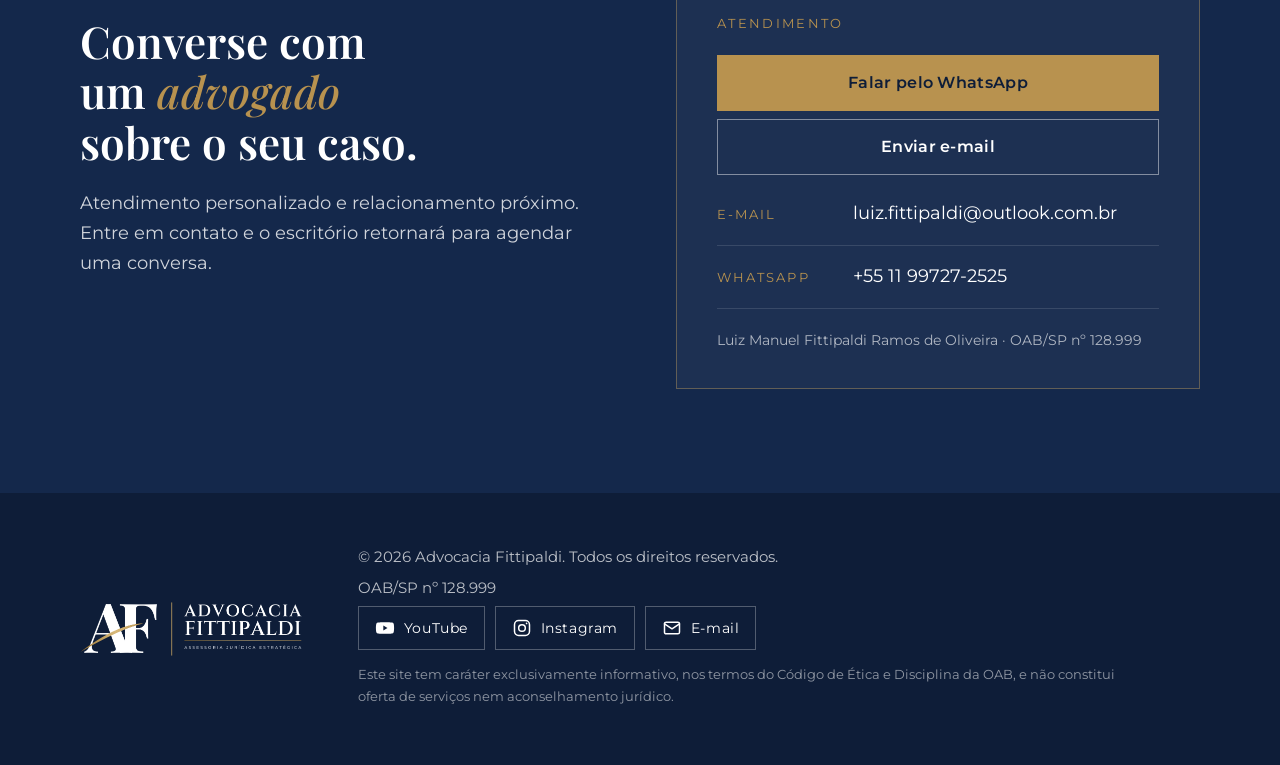
==== commit 45126594: "Botões de YouTube, Instagram e e-mail no rodapé e no contato Co-Authored-By: Claude Sonnet 5.5 <nore" ====
--- a/index.html
+++ b/index.html
@@ -23,7 +23,7 @@
   <meta name="twitter:title" content="Advocacia Fittipaldi | Planejamento Sucessório em São Paulo">
   <meta name="twitter:description" content="Advocacia em São Paulo com mais de 30 anos de experiência em planejamento sucessório, holding familiar, direito imobiliário, societário e tributário.">
   <meta name="twitter:image" content="https://fittilu.github.io/advocacia-fittipaldi/assets/og.jpg">
-  <script type="application/ld+json">{"@context": "https://schema.org", "@graph": [{"@type": "WebSite", "@id": "https://fittilu.github.io/advocacia-fittipaldi/#website", "url": "https://fittilu.github.io/advocacia-fittipaldi/", "name": "Advocacia Fittipaldi", "inLanguage": "pt-BR"}, {"@type": "LegalService", "@id": "https://fittilu.github.io/advocacia-fittipaldi/#escritorio", "name": "Advocacia Fittipaldi", "url": "https://fittilu.github.io/advocacia-fittipaldi/", "slogan": "Assessoria Jurídica Estratégica", "description": "Advocacia em São Paulo com mais de 30 anos de experiência em planejamento sucessório, holding familiar, direito imobiliário, societário e tributário.", "logo": "https://fittilu.github.io/advocacia-fittipaldi/assets/logo.png", "image": "https://fittilu.github.io/advocacia-fittipaldi/assets/og.jpg", "email": "luiz.fittipaldi@outlook.com.br", "telephone": "+5511997272525", "areaServed": [{"@type": "State", "name": "São Paulo"}, {"@type": "Country", "name": "Brasil"}], "availableLanguage": "pt-BR", "sameAs": ["https://www.youtube.com/@direitodescomplicadofittipaldi"], "knowsAbout": ["Planejamento sucessório", "Holding familiar", "Inventário e testamento", "Direito Imobiliário", "Direito Societário e Contratual", "Direito Tributário"], "founder": {"@id": "https://fittilu.github.io/advocacia-fittipaldi/#fundador"}}, {"@type": "Person", "@id": "https://fittilu.github.io/advocacia-fittipaldi/#fundador", "name": "Luiz Manuel Fittipaldi Ramos de Oliveira", "jobTitle": "Advogado", "identifier": "OAB/SP 128.999", "image": "https://fittilu.github.io/advocacia-fittipaldi/assets/fundador.jpg", "worksFor": {"@id": "https://fittilu.github.io/advocacia-fittipaldi/#escritorio"}}]}</script>
+  <script type="application/ld+json">{"@context": "https://schema.org", "@graph": [{"@type": "WebSite", "@id": "https://fittilu.github.io/advocacia-fittipaldi/#website", "url": "https://fittilu.github.io/advocacia-fittipaldi/", "name": "Advocacia Fittipaldi", "inLanguage": "pt-BR"}, {"@type": "LegalService", "@id": "https://fittilu.github.io/advocacia-fittipaldi/#escritorio", "name": "Advocacia Fittipaldi", "url": "https://fittilu.github.io/advocacia-fittipaldi/", "slogan": "Assessoria Jurídica Estratégica", "description": "Advocacia em São Paulo com mais de 30 anos de experiência em planejamento sucessório, holding familiar, direito imobiliário, societário e tributário.", "logo": "https://fittilu.github.io/advocacia-fittipaldi/assets/logo.png", "image": "https://fittilu.github.io/advocacia-fittipaldi/assets/og.jpg", "email": "luiz.fittipaldi@outlook.com.br", "telephone": "+5511997272525", "areaServed": [{"@type": "State", "name": "São Paulo"}, {"@type": "Country", "name": "Brasil"}], "availableLanguage": "pt-BR", "sameAs": ["https://www.youtube.com/@direitodescomplicadofittipaldi", "https://www.instagram.com/luizfittipaldioliveira/"], "knowsAbout": ["Planejamento sucessório", "Holding familiar", "Inventário e testamento", "Direito Imobiliário", "Direito Societário e Contratual", "Direito Tributário"], "founder": {"@id": "https://fittilu.github.io/advocacia-fittipaldi/#fundador"}}, {"@type": "Person", "@id": "https://fittilu.github.io/advocacia-fittipaldi/#fundador", "name": "Luiz Manuel Fittipaldi Ramos de Oliveira", "jobTitle": "Advogado", "identifier": "OAB/SP 128.999", "image": "https://fittilu.github.io/advocacia-fittipaldi/assets/fundador.jpg", "worksFor": {"@id": "https://fittilu.github.io/advocacia-fittipaldi/#escritorio"}}]}</script>
   <!-- SEO:END -->
 
   <link rel="icon" href="favicon.ico" sizes="48x48">
@@ -194,6 +194,7 @@
         <div class="contact-card reveal">
           <p class="contact-card-title">Atendimento</p>
           <a class="btn contact-cta" data-wa href="#" target="_blank" rel="noopener" hidden>Falar pelo WhatsApp</a>
+          <a class="btn btn-ghost contact-cta contact-mail" data-mail-btn href="#" hidden>Enviar e-mail</a>
           <ul class="contact-list" id="contact-list">
             <li data-field="email" hidden><span>E-mail</span><a href="#"></a></li>
             <li data-field="phone" hidden><span>Telefone</span><a href="#"></a></li>
@@ -213,7 +214,11 @@
       <div class="footer-meta">
         <p>© <span id="ano">2026</span> Advocacia Fittipaldi. Todos os direitos reservados.</p>
         <p id="oab" hidden></p>
-        <p><a class="foot-link" href="https://www.youtube.com/@direitodescomplicadofittipaldi" target="_blank" rel="noopener">YouTube: Direito Descomplicado</a></p>
+        <ul class="social" aria-label="Redes e contato">
+          <li><a href="https://www.youtube.com/@direitodescomplicadofittipaldi" target="_blank" rel="noopener" aria-label="YouTube — Direito Descomplicado"><svg viewBox="0 0 24 24" aria-hidden="true"><path d="M22.5 7.2a2.5 2.5 0 0 0-1.8-1.8C19.1 5 12 5 12 5s-7.1 0-8.7.4A2.5 2.5 0 0 0 1.5 7.2C1.1 8.8 1.1 12 1.1 12s0 3.2.4 4.8a2.5 2.5 0 0 0 1.8 1.8C4.9 19 12 19 12 19s7.1 0 8.7-.4a2.5 2.5 0 0 0 1.8-1.8c.4-1.6.4-4.8.4-4.8s0-3.2-.4-4.8z"/><path d="M10 15l5-3-5-3z" class="cut"/></svg><span>YouTube</span></a></li>
+          <li><a data-ig href="#" target="_blank" rel="noopener" hidden aria-label="Instagram"><svg viewBox="0 0 24 24" aria-hidden="true" class="line"><rect x="3" y="3" width="18" height="18" rx="5"/><circle cx="12" cy="12" r="4"/><circle cx="17.5" cy="6.5" r="1" class="dot"/></svg><span>Instagram</span></a></li>
+          <li><a data-mail href="#" hidden aria-label="Enviar e-mail"><svg viewBox="0 0 24 24" aria-hidden="true" class="line"><rect x="3" y="5" width="18" height="14" rx="2"/><path d="M3 7l9 6 9-6"/></svg><span>E-mail</span></a></li>
+        </ul>
         <p class="disclaimer">Este site tem caráter exclusivamente informativo, nos termos do Código de Ética e Disciplina da OAB, e não constitui oferta de serviços nem aconselhamento jurídico.</p>
       </div>
     </div>
--- a/assets/style.css
+++ b/assets/style.css
@@ -266,3 +266,30 @@
 .contact-card .contact-list a, .contact-card .contact-list address { font-size: 18px; }
 .contact-note { margin: 20px 0 0; font-size: 14px; color: rgba(255,255,255,.65); }
 @media (max-width: 600px) { .contact-card { padding: 28px 22px; } }
+
+/* Mobile: refinamentos */
+html { -webkit-text-size-adjust: 100%; text-size-adjust: 100%; }
+a, button { -webkit-tap-highlight-color: rgba(184, 146, 79, .25); }
+.post-list .more, .all-posts a { display: inline-flex; align-items: center; min-height: 44px; }
+@media (max-width: 560px) {
+  .facts { display: grid; grid-template-columns: repeat(3, auto); justify-content: space-between; gap: 0 12px; margin-top: 36px; }
+  .facts dt { font-size: 24px; }
+  .facts dd { font-size: 12px; letter-spacing: .02em; line-height: 1.35; }
+  .site-footer a { display: inline-block; padding: 10px 0; }
+  .post-body a, .post a { text-underline-offset: 3px; }
+  .wa-float { right: max(16px, env(safe-area-inset-right, 0px)); bottom: max(16px, env(safe-area-inset-bottom, 0px)); }
+  .site-footer { padding-bottom: calc(80px + env(safe-area-inset-bottom, 0px)); }
+}
+
+/* Redes sociais */
+.social { list-style: none; display: flex; flex-wrap: wrap; gap: 10px; margin: 6px 0 14px; padding: 0; }
+.social a { display: inline-flex; align-items: center; gap: 9px; min-height: 44px; padding: 0 16px; border: 1px solid rgba(255,255,255,.28); color: #fff; text-decoration: none; font-size: 14px; letter-spacing: .04em; transition: border-color .2s, color .2s; }
+.social a[hidden] { display: none; }
+.social a:hover { border-color: var(--gold); color: var(--gold); }
+.social svg { width: 20px; height: 20px; fill: currentColor; flex: none; }
+.social svg.line { fill: none; stroke: currentColor; stroke-width: 1.8; stroke-linecap: round; stroke-linejoin: round; }
+.social svg .dot { fill: currentColor; stroke: none; }
+.social svg .cut { fill: var(--navy-deep); }
+.contact-card .contact-mail { margin-bottom: 8px; }
+.contact-card .contact-cta.btn-ghost { background: transparent; }
+@media (max-width: 560px) { .site-footer .social a { padding: 0 14px; } }
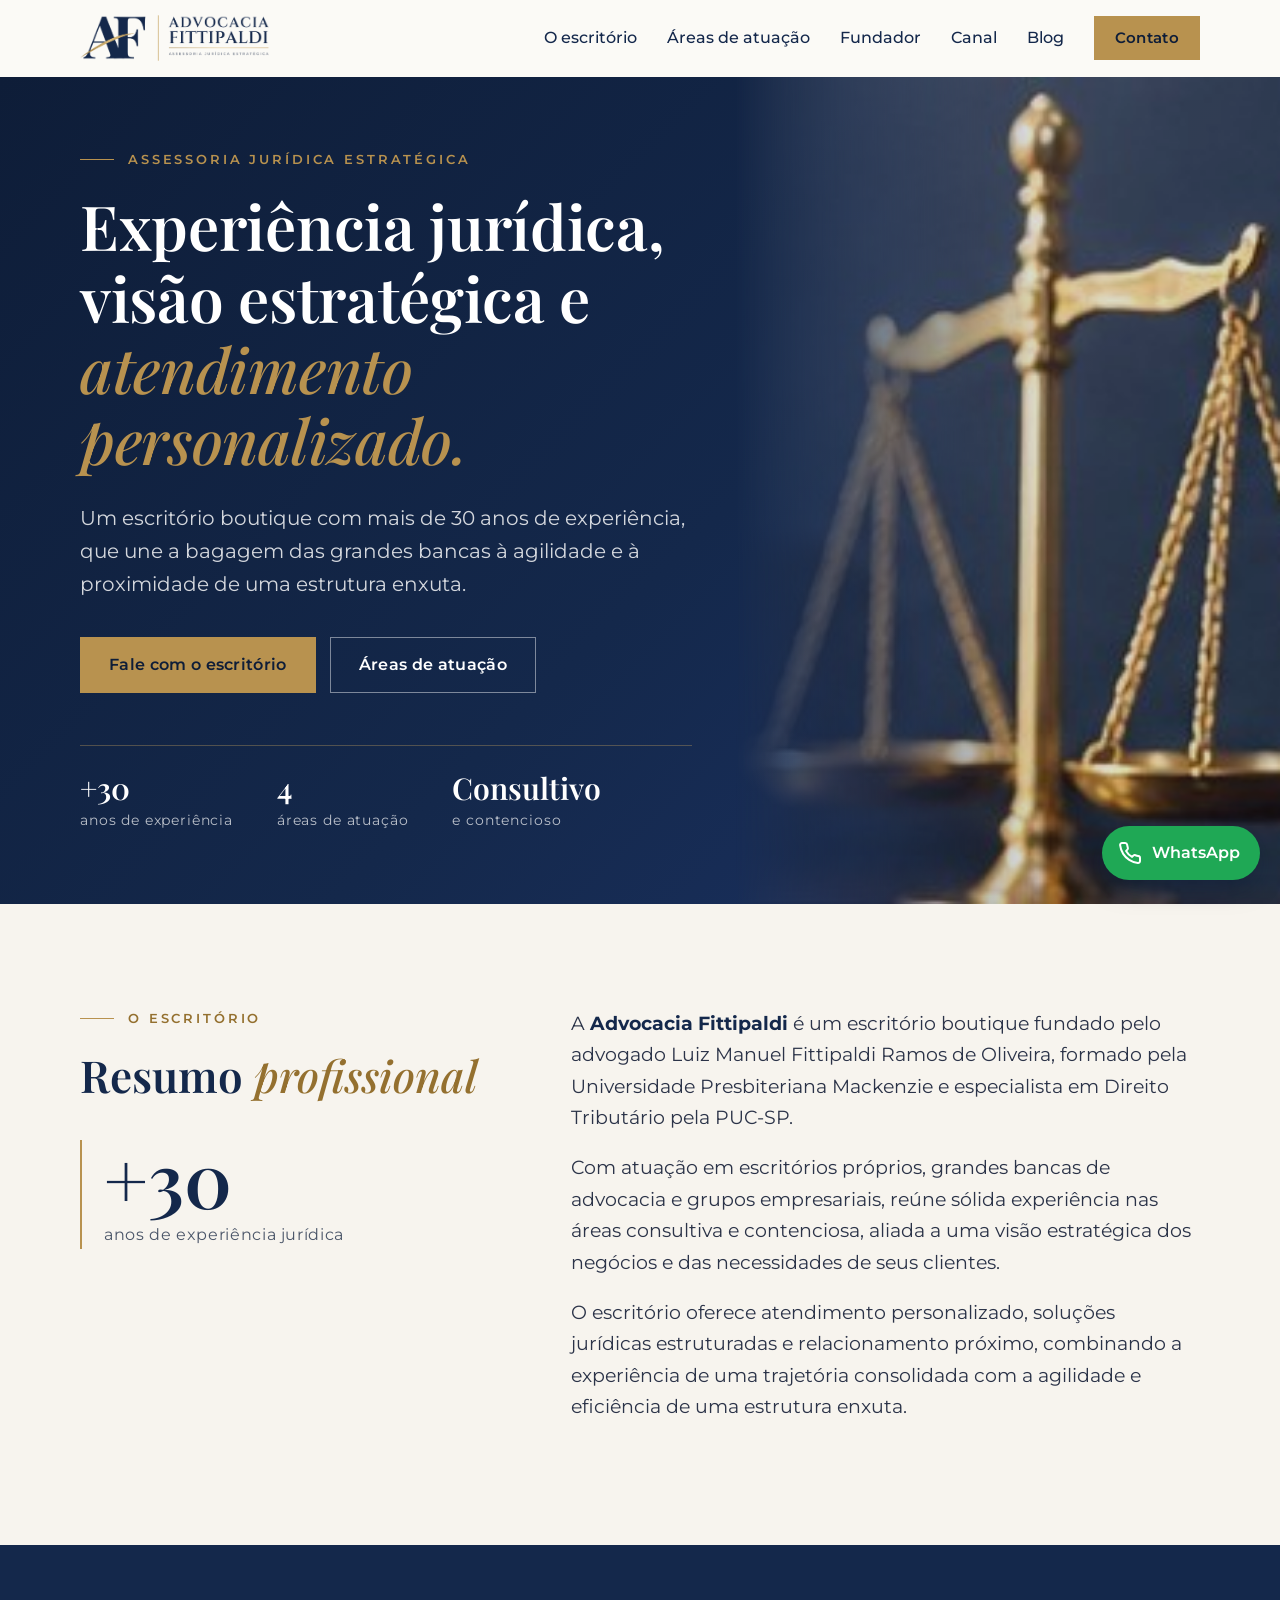
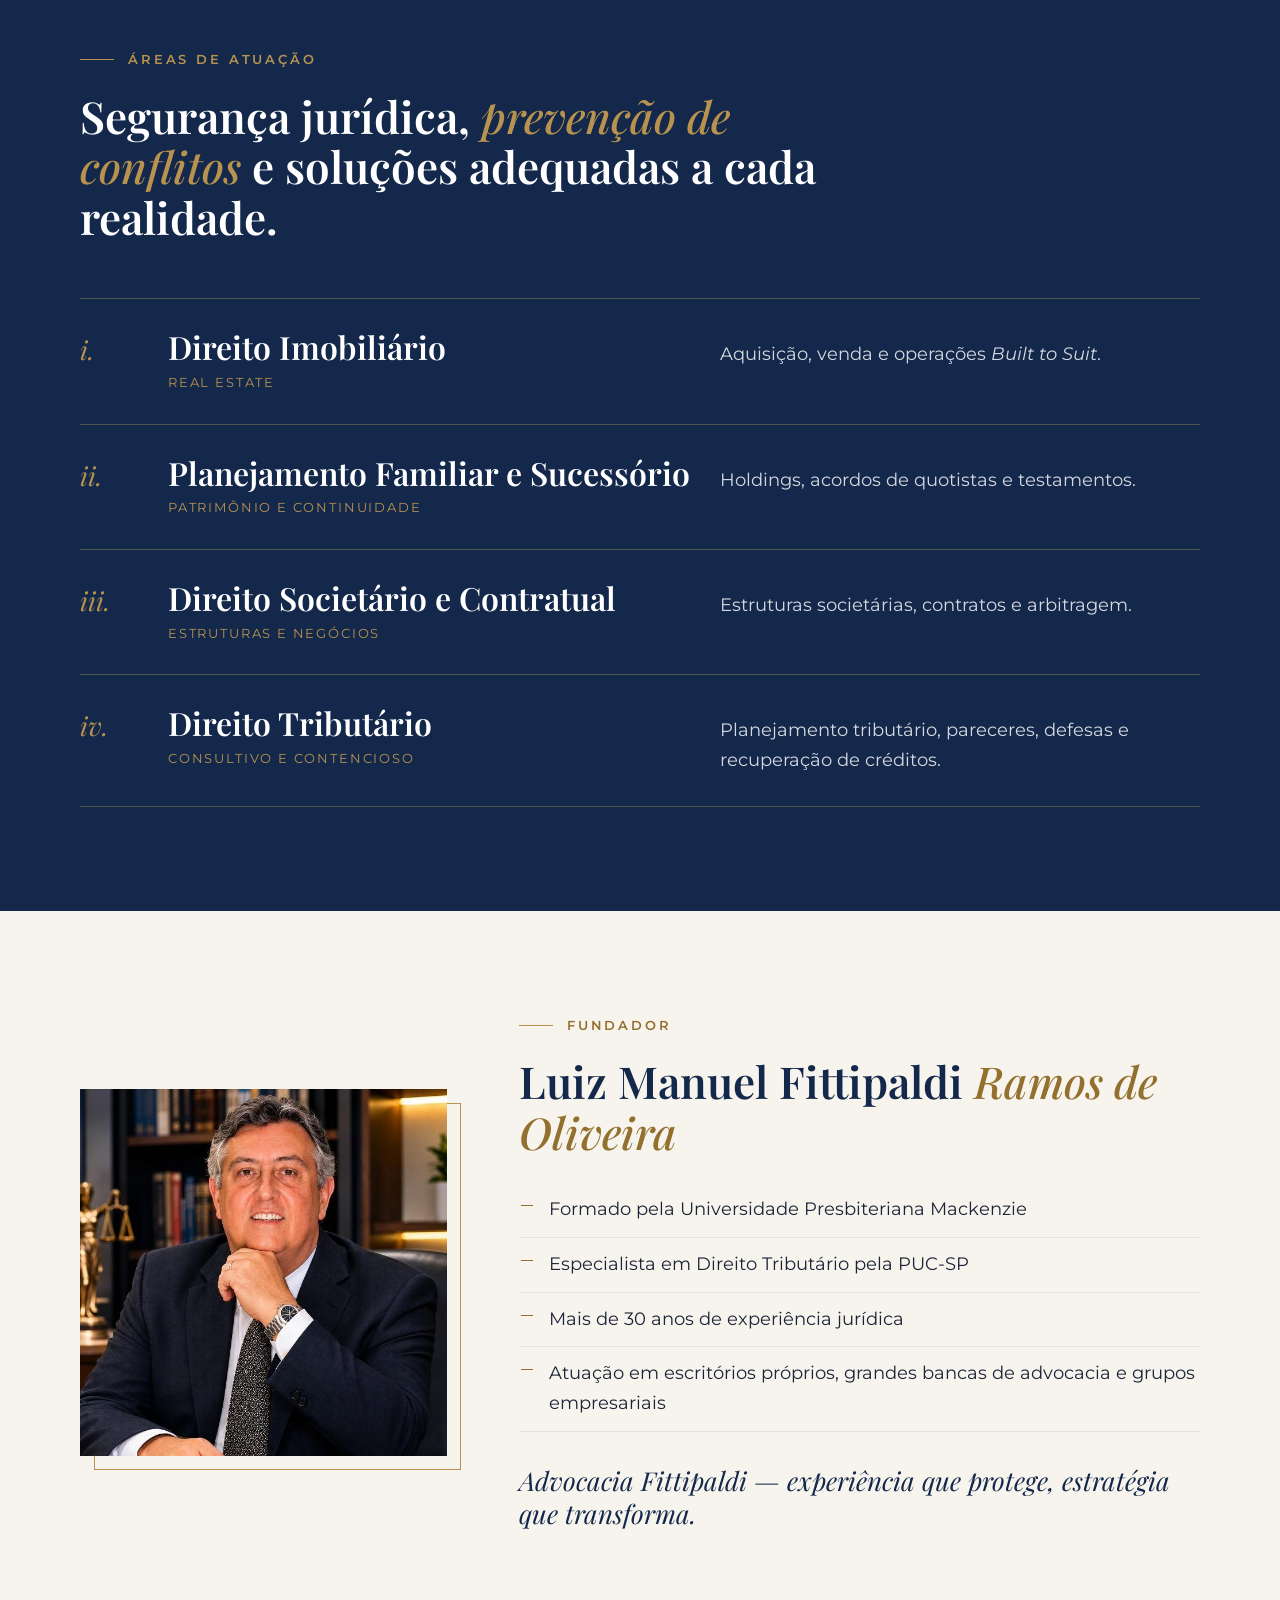
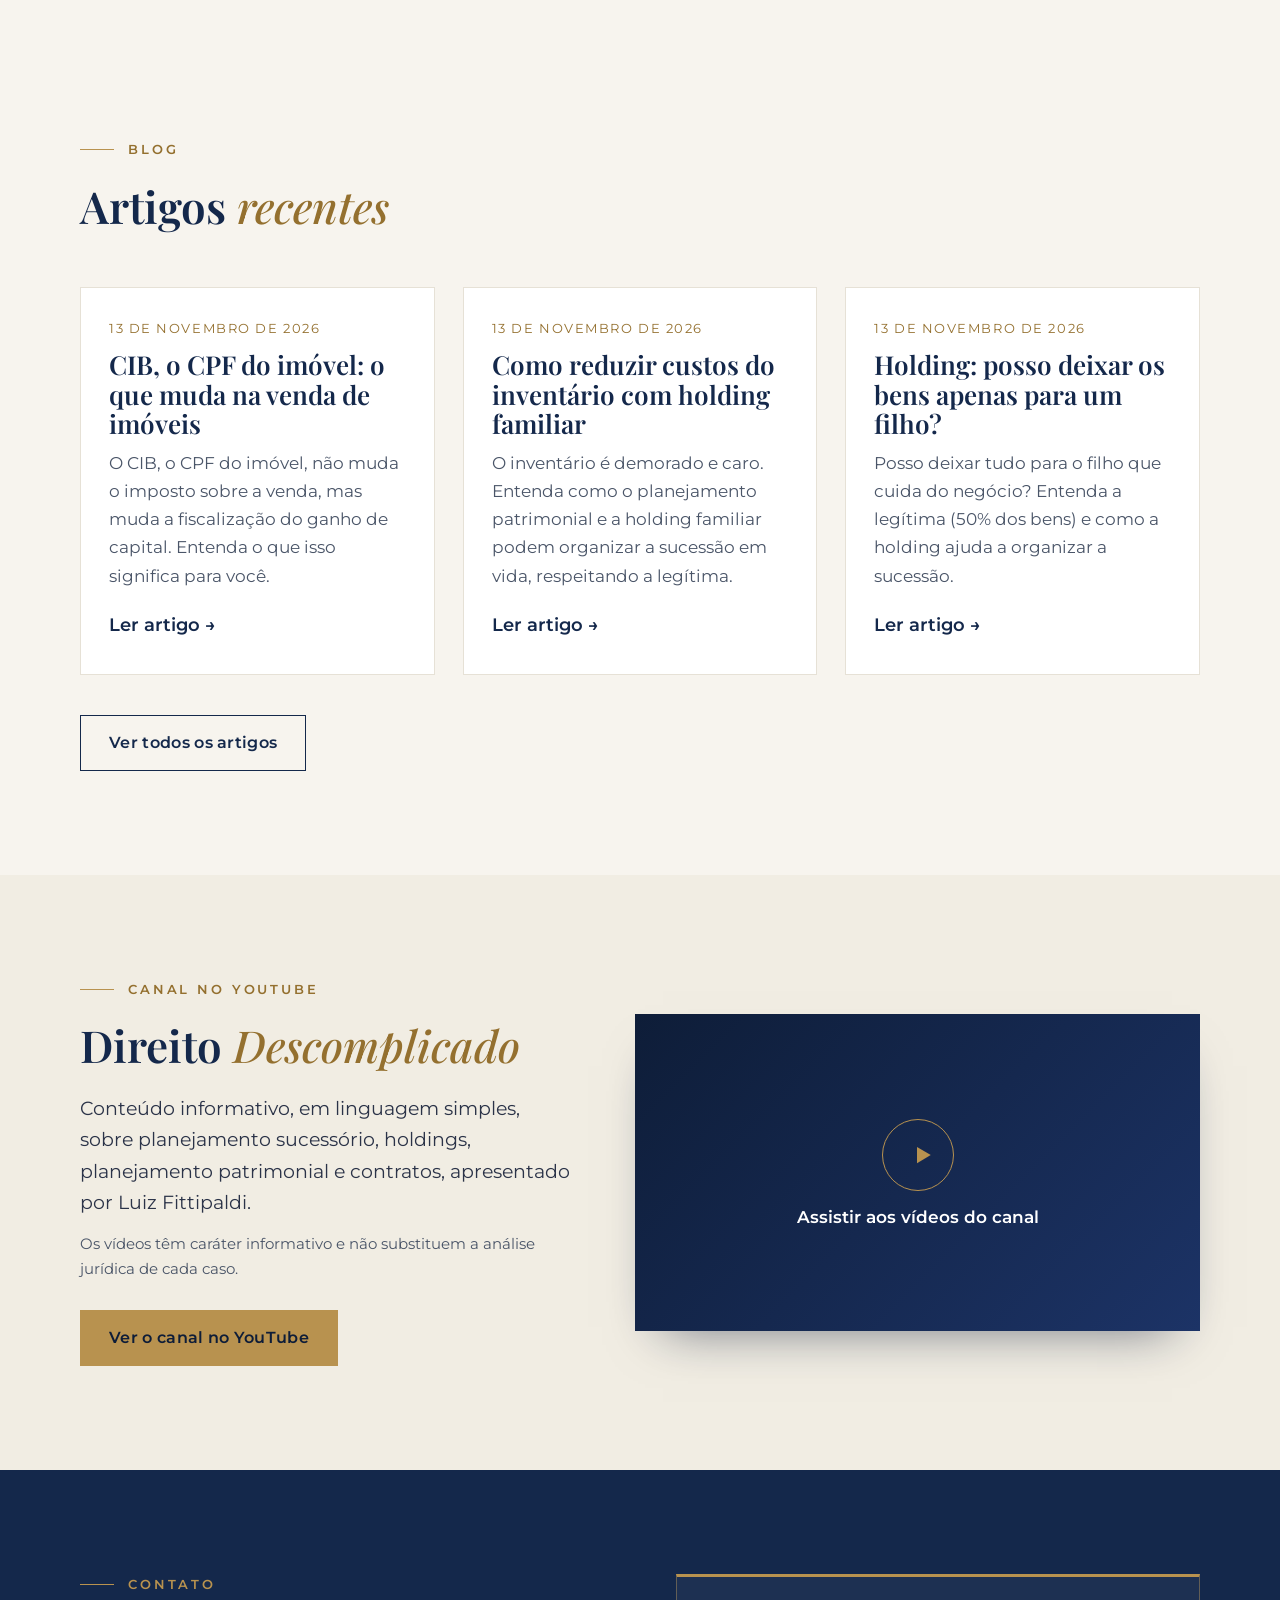
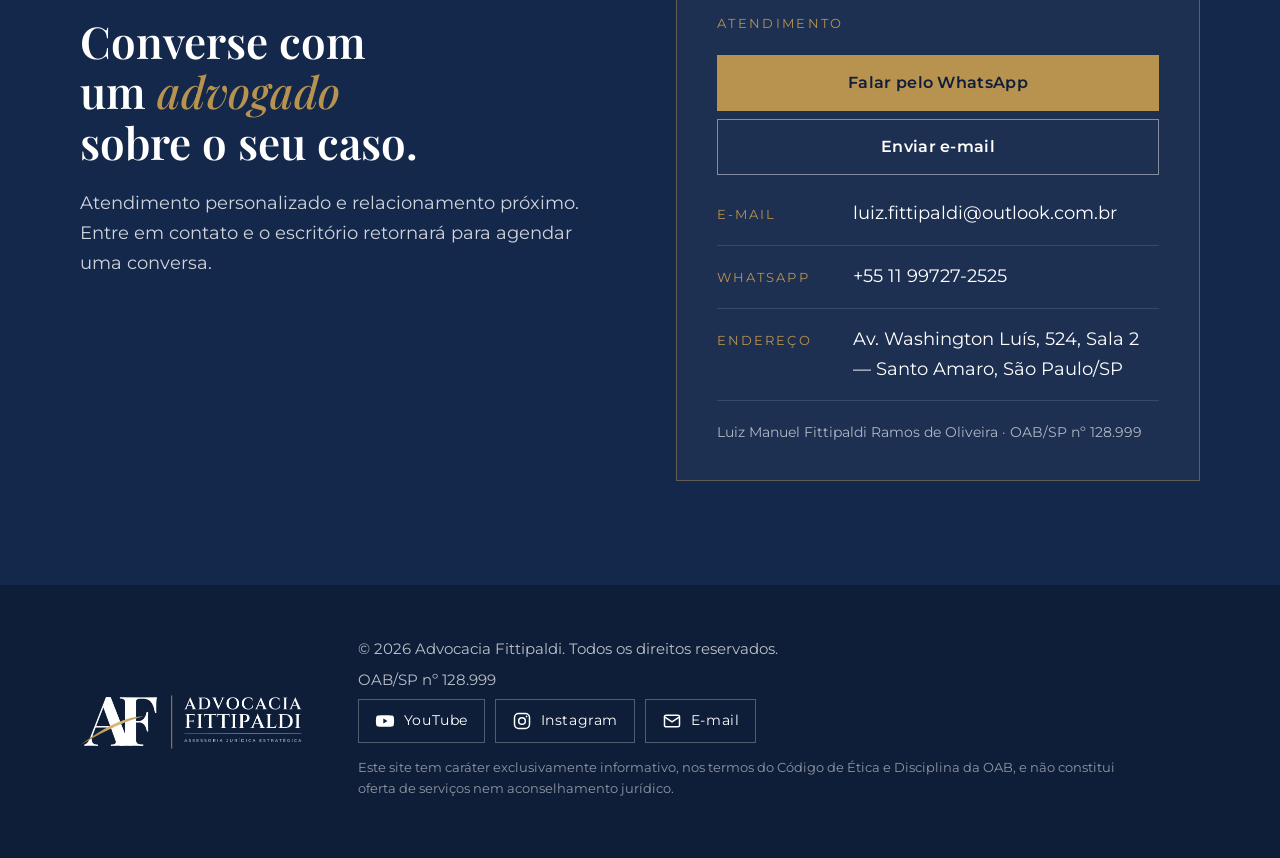
==== commit 60583bcb: "Endereço do escritório no contato e nos dados estruturados Co-Authored-By: Claude Opus 5.5 <noreply@" ====
--- a/index.html
+++ b/index.html
@@ -8,22 +8,22 @@
   <meta name="description" content="Advocacia em São Paulo com mais de 30 anos de experiência em planejamento sucessório, holding familiar, direito imobiliário, societário e tributário.">
   <meta name="theme-color" content="#13244a">
   <meta name="robots" content="index, follow, max-image-preview:large, max-snippet:-1">
-  <link rel="canonical" href="https://fittilu.github.io/advocacia-fittipaldi/">
+  <link rel="canonical" href="https://www.advocaciafittipaldi.com.br/">
   <meta property="og:type" content="website">
   <meta property="og:locale" content="pt_BR">
   <meta property="og:site_name" content="Advocacia Fittipaldi">
   <meta property="og:title" content="Advocacia Fittipaldi | Planejamento Sucessório em São Paulo">
   <meta property="og:description" content="Advocacia em São Paulo com mais de 30 anos de experiência em planejamento sucessório, holding familiar, direito imobiliário, societário e tributário.">
-  <meta property="og:url" content="https://fittilu.github.io/advocacia-fittipaldi/">
-  <meta property="og:image" content="https://fittilu.github.io/advocacia-fittipaldi/assets/og.jpg">
+  <meta property="og:url" content="https://www.advocaciafittipaldi.com.br/">
+  <meta property="og:image" content="https://www.advocaciafittipaldi.com.br/assets/og.jpg">
   <meta property="og:image:width" content="1200">
   <meta property="og:image:height" content="630">
   <meta property="og:image:alt" content="Advocacia Fittipaldi — Assessoria Jurídica Estratégica">
   <meta name="twitter:card" content="summary_large_image">
   <meta name="twitter:title" content="Advocacia Fittipaldi | Planejamento Sucessório em São Paulo">
   <meta name="twitter:description" content="Advocacia em São Paulo com mais de 30 anos de experiência em planejamento sucessório, holding familiar, direito imobiliário, societário e tributário.">
-  <meta name="twitter:image" content="https://fittilu.github.io/advocacia-fittipaldi/assets/og.jpg">
-  <script type="application/ld+json">{"@context": "https://schema.org", "@graph": [{"@type": "WebSite", "@id": "https://fittilu.github.io/advocacia-fittipaldi/#website", "url": "https://fittilu.github.io/advocacia-fittipaldi/", "name": "Advocacia Fittipaldi", "inLanguage": "pt-BR"}, {"@type": "LegalService", "@id": "https://fittilu.github.io/advocacia-fittipaldi/#escritorio", "name": "Advocacia Fittipaldi", "url": "https://fittilu.github.io/advocacia-fittipaldi/", "slogan": "Assessoria Jurídica Estratégica", "description": "Advocacia em São Paulo com mais de 30 anos de experiência em planejamento sucessório, holding familiar, direito imobiliário, societário e tributário.", "logo": "https://fittilu.github.io/advocacia-fittipaldi/assets/logo.png", "image": "https://fittilu.github.io/advocacia-fittipaldi/assets/og.jpg", "email": "luiz.fittipaldi@outlook.com.br", "telephone": "+5511997272525", "areaServed": [{"@type": "State", "name": "São Paulo"}, {"@type": "Country", "name": "Brasil"}], "availableLanguage": "pt-BR", "sameAs": ["https://www.youtube.com/@direitodescomplicadofittipaldi", "https://www.instagram.com/luizfittipaldioliveira/"], "knowsAbout": ["Planejamento sucessório", "Holding familiar", "Inventário e testamento", "Direito Imobiliário", "Direito Societário e Contratual", "Direito Tributário"], "founder": {"@id": "https://fittilu.github.io/advocacia-fittipaldi/#fundador"}}, {"@type": "Person", "@id": "https://fittilu.github.io/advocacia-fittipaldi/#fundador", "name": "Luiz Manuel Fittipaldi Ramos de Oliveira", "jobTitle": "Advogado", "identifier": "OAB/SP 128.999", "image": "https://fittilu.github.io/advocacia-fittipaldi/assets/fundador.jpg", "worksFor": {"@id": "https://fittilu.github.io/advocacia-fittipaldi/#escritorio"}}]}</script>
+  <meta name="twitter:image" content="https://www.advocaciafittipaldi.com.br/assets/og.jpg">
+  <script type="application/ld+json">{"@context": "https://schema.org", "@graph": [{"@type": "WebSite", "@id": "https://www.advocaciafittipaldi.com.br/#website", "url": "https://www.advocaciafittipaldi.com.br/", "name": "Advocacia Fittipaldi", "inLanguage": "pt-BR"}, {"@type": "LegalService", "@id": "https://www.advocaciafittipaldi.com.br/#escritorio", "name": "Advocacia Fittipaldi", "url": "https://www.advocaciafittipaldi.com.br/", "slogan": "Assessoria Jurídica Estratégica", "description": "Advocacia em São Paulo com mais de 30 anos de experiência em planejamento sucessório, holding familiar, direito imobiliário, societário e tributário.", "logo": "https://www.advocaciafittipaldi.com.br/assets/logo.png", "image": "https://www.advocaciafittipaldi.com.br/assets/og.jpg", "email": "luiz.fittipaldi@outlook.com.br", "telephone": "+5511997272525", "address": {"@type": "PostalAddress", "streetAddress": "Av. Washington Luís, 524 - Sala 2", "addressLocality": "São Paulo", "addressRegion": "SP", "postalCode": "04662-000", "addressCountry": "BR"}, "areaServed": [{"@type": "State", "name": "São Paulo"}, {"@type": "Country", "name": "Brasil"}], "availableLanguage": "pt-BR", "sameAs": ["https://www.youtube.com/@direitodescomplicadofittipaldi", "https://www.instagram.com/luizfittipaldioliveira/"], "knowsAbout": ["Planejamento sucessório", "Holding familiar", "Inventário e testamento", "Direito Imobiliário", "Direito Societário e Contratual", "Direito Tributário"], "founder": {"@id": "https://www.advocaciafittipaldi.com.br/#fundador"}}, {"@type": "Person", "@id": "https://www.advocaciafittipaldi.com.br/#fundador", "name": "Luiz Manuel Fittipaldi Ramos de Oliveira", "jobTitle": "Advogado", "identifier": "OAB/SP 128.999", "image": "https://www.advocaciafittipaldi.com.br/assets/fundador.jpg", "worksFor": {"@id": "https://www.advocaciafittipaldi.com.br/#escritorio"}}]}</script>
   <!-- SEO:END -->
 
   <link rel="icon" href="favicon.ico" sizes="48x48">
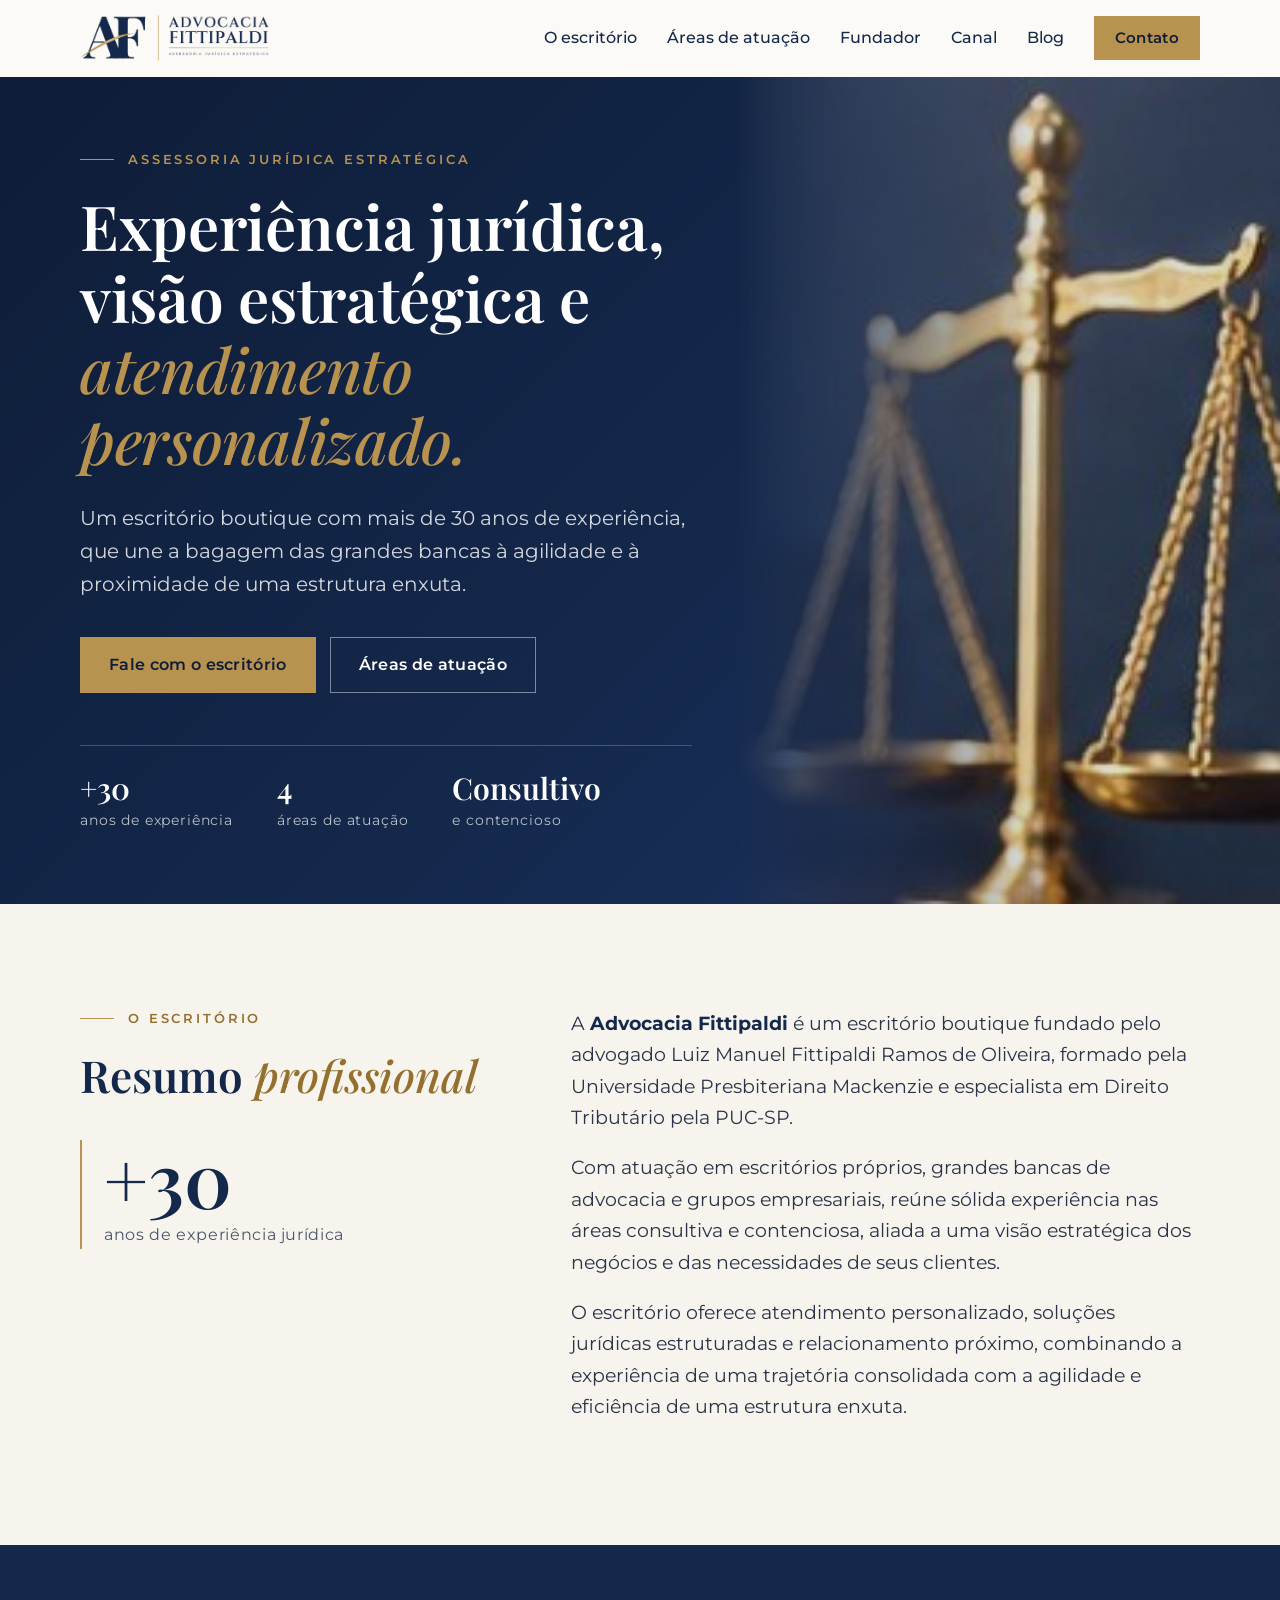
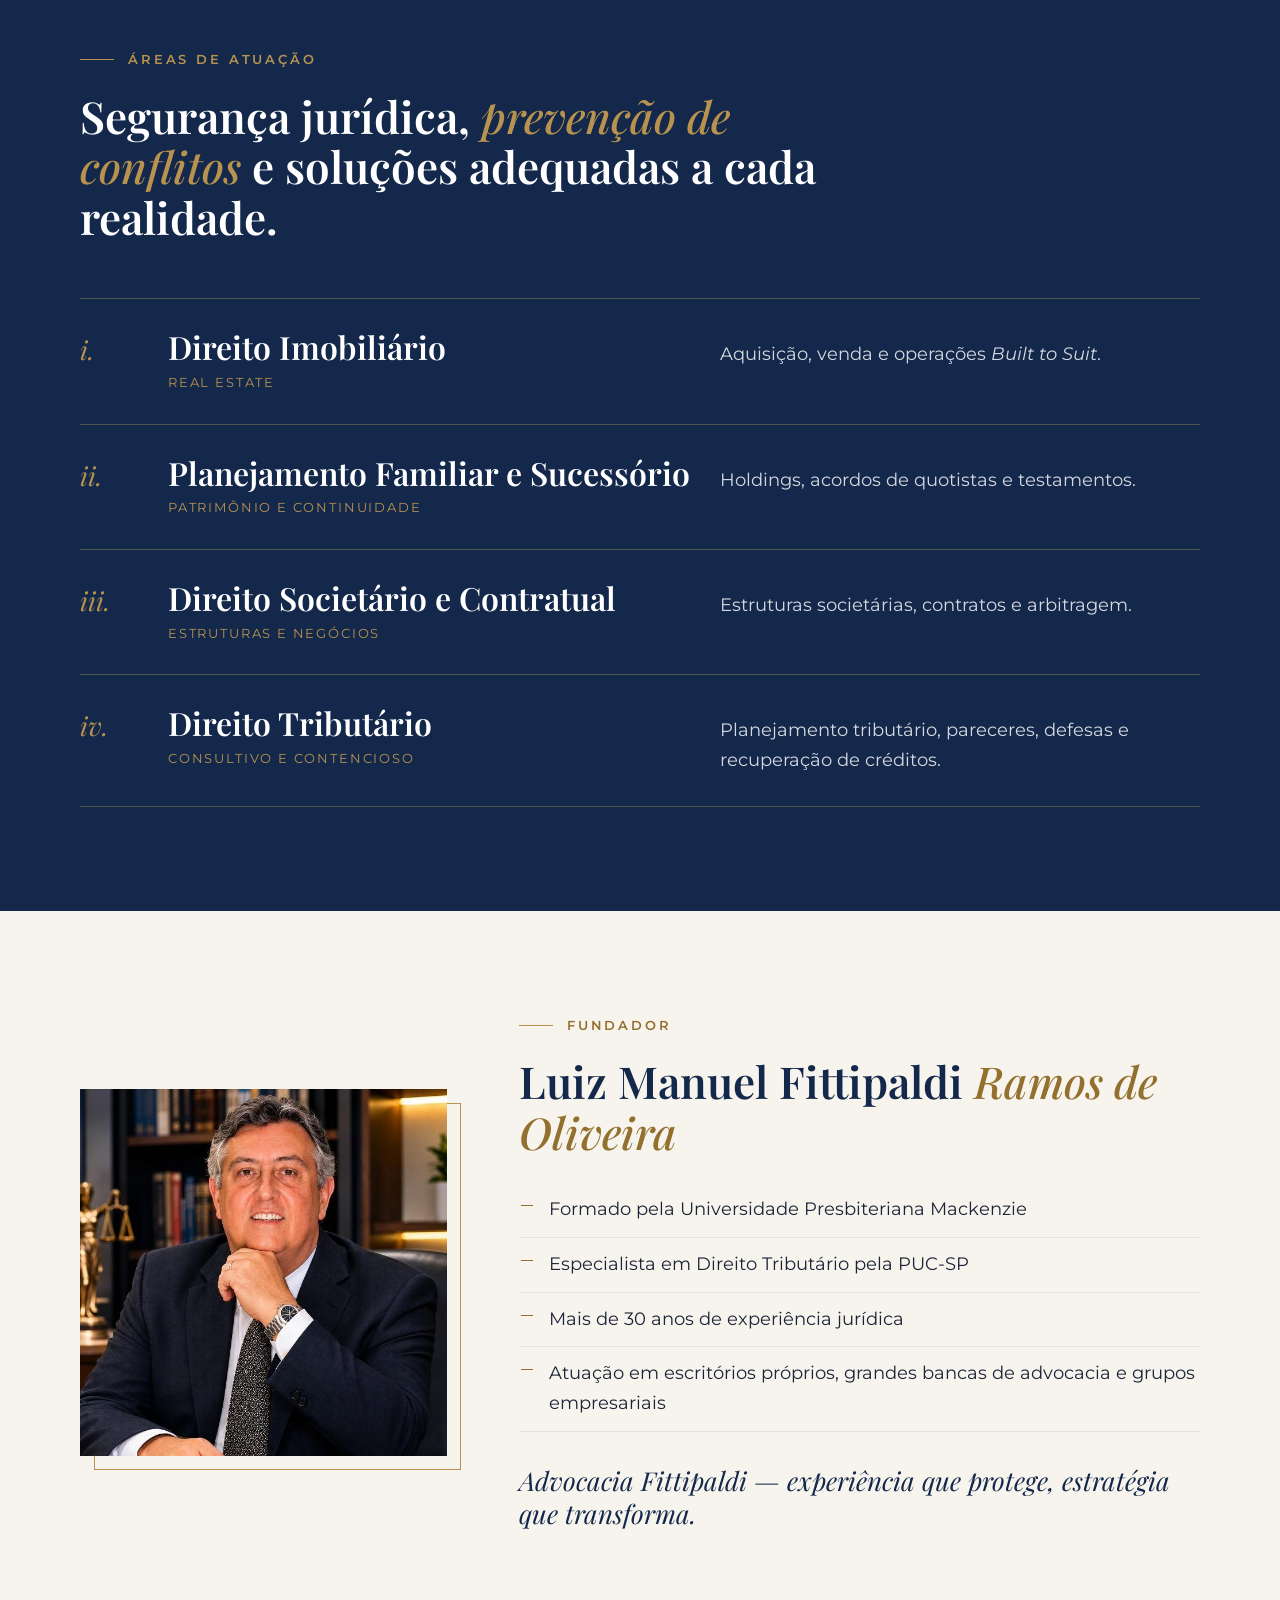
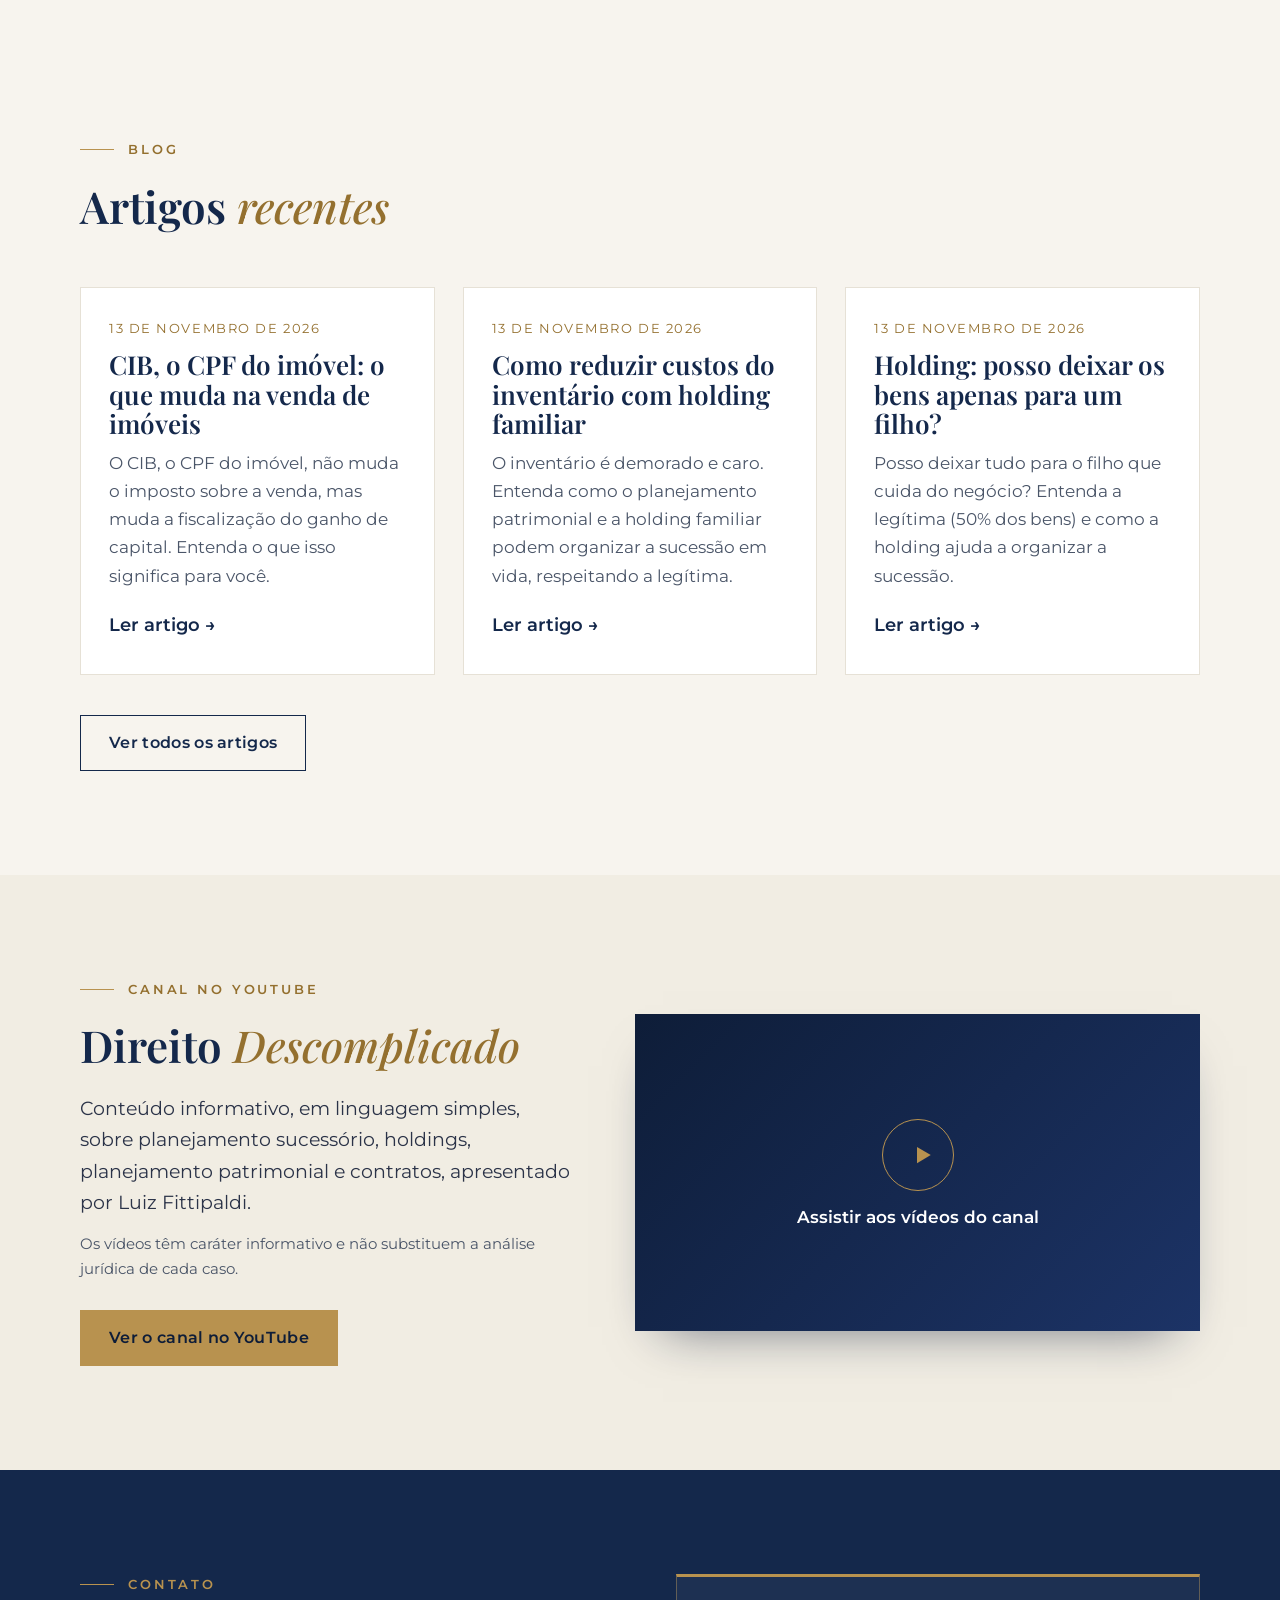
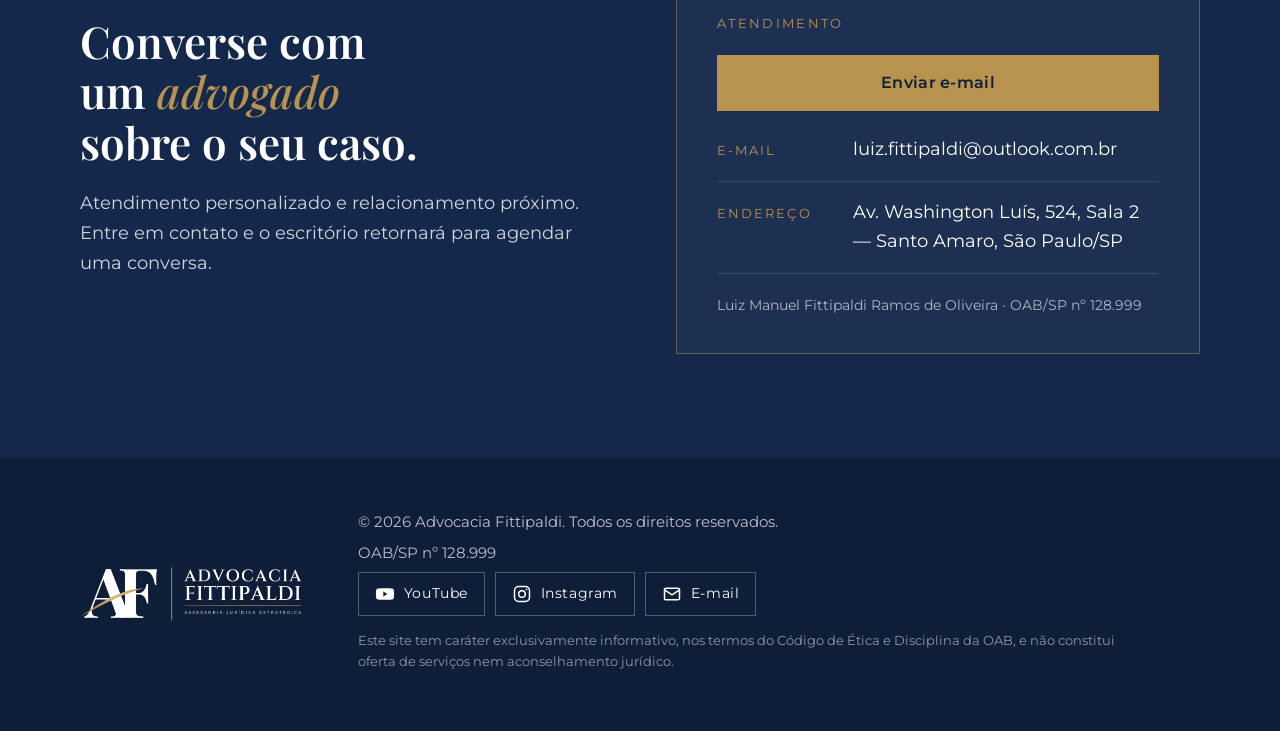
==== commit 550b9394: "Remove WhatsApp do site; contato por e-mail e botão de contato Co-Authored-By: Claude Opus 5.5 <nore" ====
--- a/index.html
+++ b/index.html
@@ -194,7 +194,7 @@
         <div class="contact-card reveal">
           <p class="contact-card-title">Atendimento</p>
           <a class="btn contact-cta" data-wa href="#" target="_blank" rel="noopener" hidden>Falar pelo WhatsApp</a>
-          <a class="btn btn-ghost contact-cta contact-mail" data-mail-btn href="#" hidden>Enviar e-mail</a>
+          <a class="btn contact-cta contact-mail" data-mail-btn href="#" hidden>Enviar e-mail</a>
           <ul class="contact-list" id="contact-list">
             <li data-field="email" hidden><span>E-mail</span><a href="#"></a></li>
             <li data-field="phone" hidden><span>Telefone</span><a href="#"></a></li>
